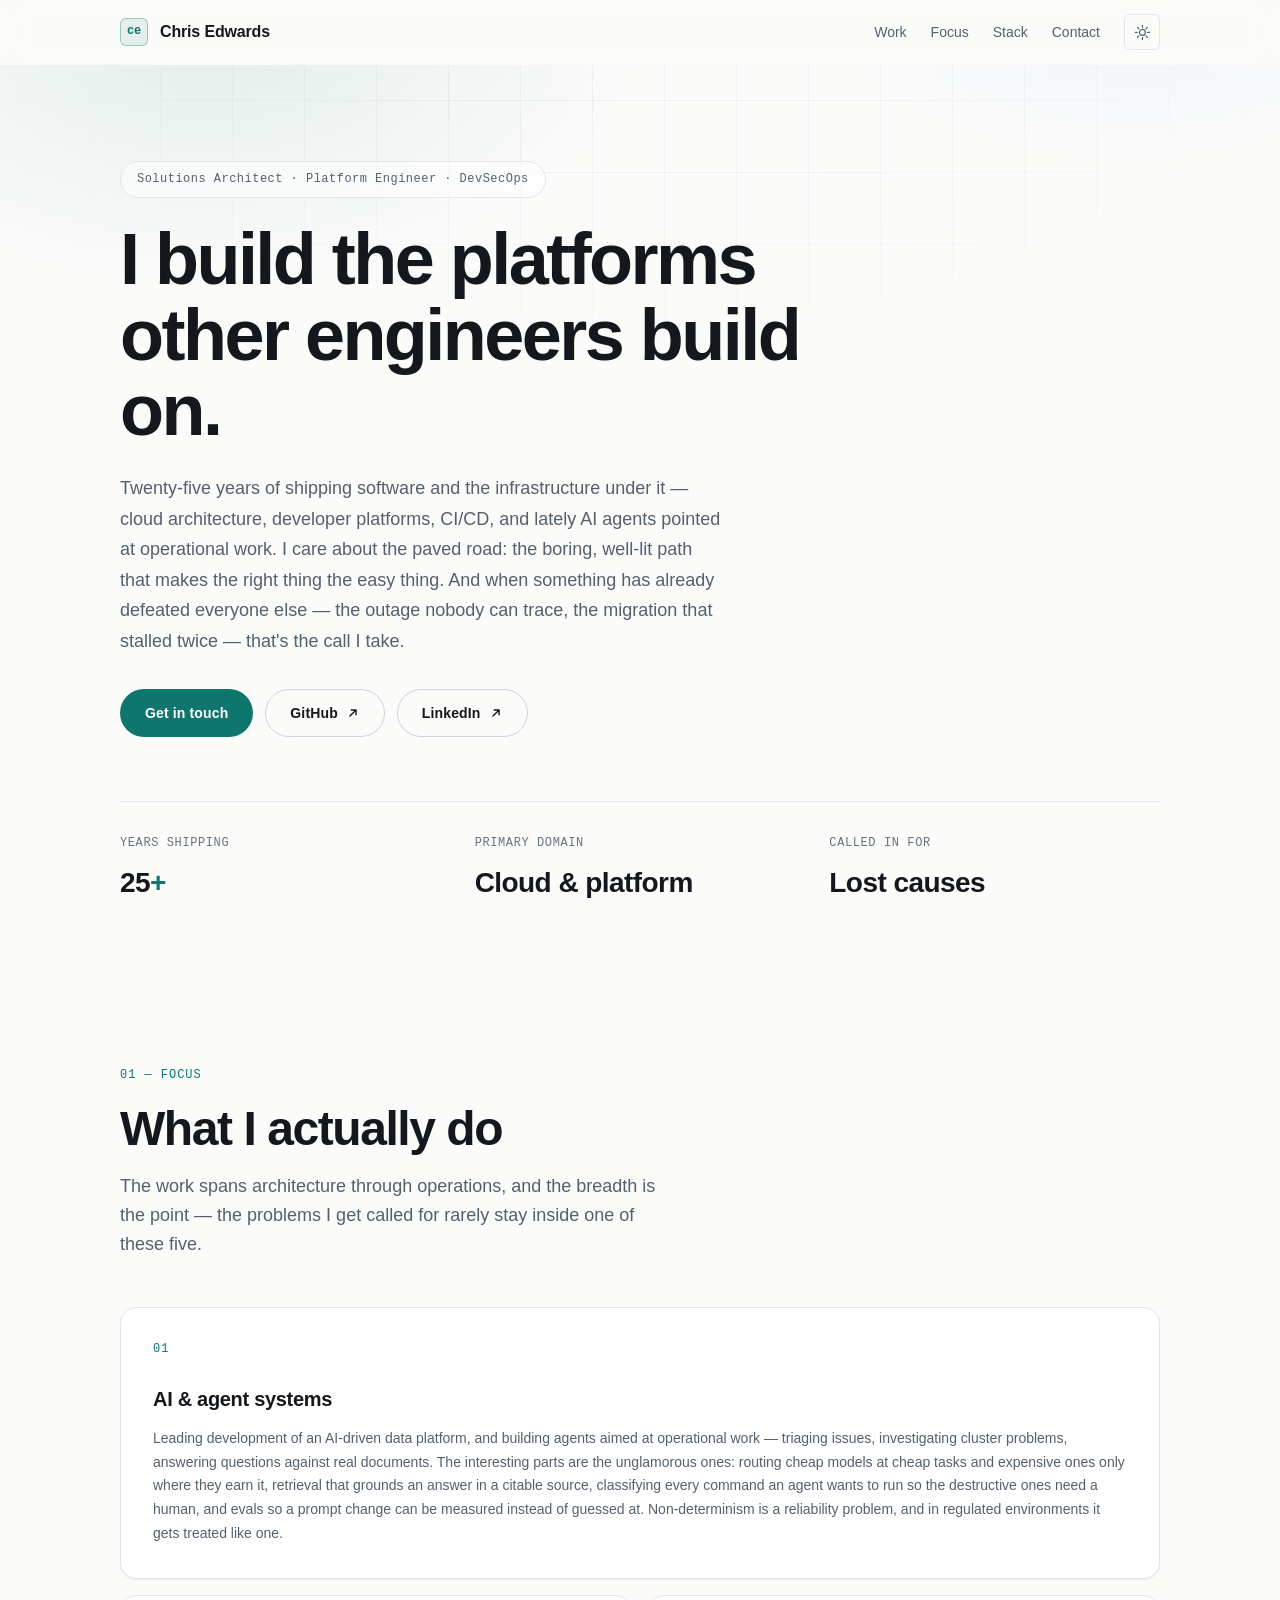
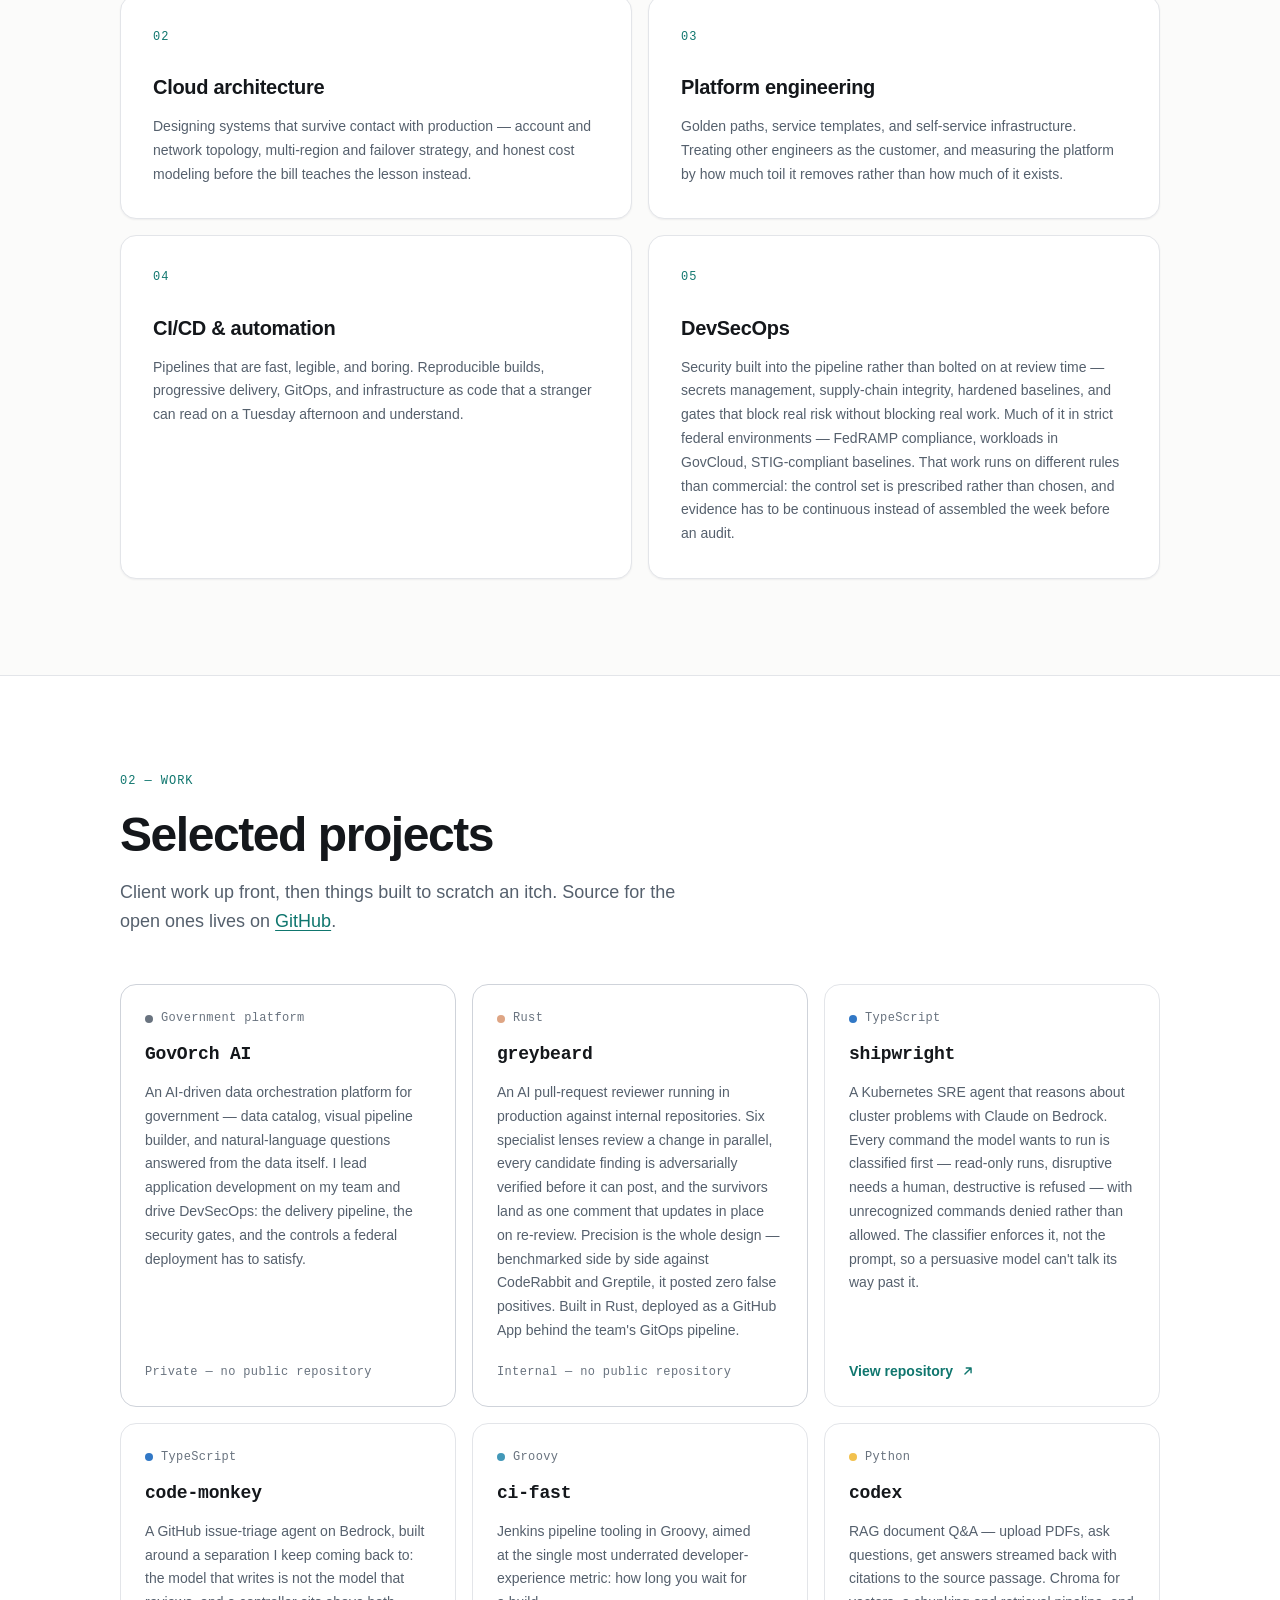
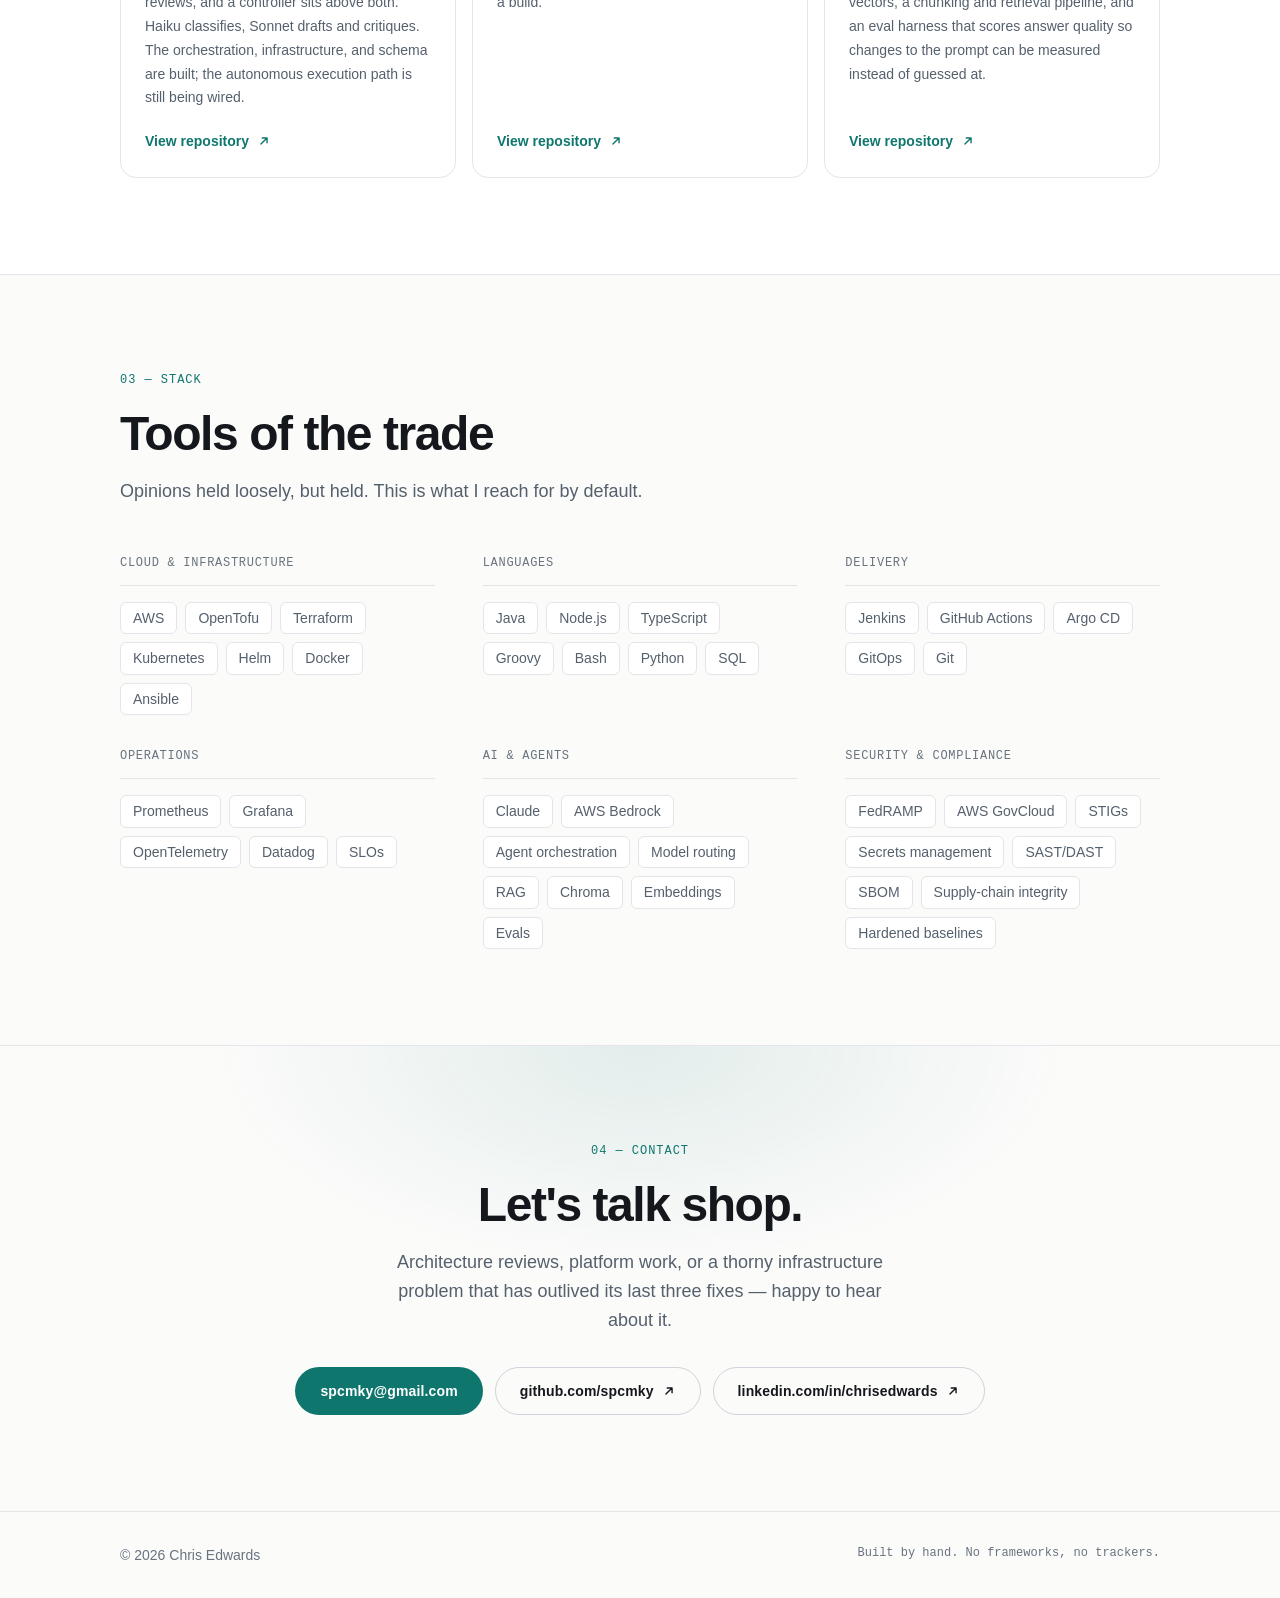
==== index.html @ 7b3d5683 "Add greybeard, tighten the project set, frame the breadth greybeard is the strongest thing in the po" ====
<!doctype html>
<html lang="en" data-theme="dark">
<head>
  <meta charset="utf-8">
  <meta name="viewport" content="width=device-width, initial-scale=1">
  <title>Chris Edwards — Solutions Architect &amp; Platform Engineer</title>

  <meta name="description" content="Chris Edwards — solutions architect and platform engineer. Twenty-five years of cloud infrastructure, developer platforms, AI agent systems, and the problems that have already defeated everyone else.">
  <meta name="author" content="Chris Edwards">
  <meta name="color-scheme" content="dark light">
  <meta name="theme-color" content="#0b0d10" media="(prefers-color-scheme: dark)">
  <meta name="theme-color" content="#fbfbfa" media="(prefers-color-scheme: light)">

  <link rel="canonical" href="https://www.chrisedwards.dev/">
  <meta property="og:type" content="website">
  <meta property="og:url" content="https://www.chrisedwards.dev/">
  <meta property="og:title" content="Chris Edwards — Solutions Architect &amp; Platform Engineer">
  <meta property="og:description" content="Twenty-five years of cloud infrastructure, developer platforms, AI agent systems, and the problems that have already defeated everyone else.">
  <meta name="twitter:card" content="summary">

  <link rel="icon" href="data:image/svg+xml,%3Csvg xmlns='http://www.w3.org/2000/svg' viewBox='0 0 32 32'%3E%3Crect width='32' height='32' rx='7' fill='%230b0d10'/%3E%3Ctext x='16' y='22' font-family='ui-monospace,monospace' font-size='16' font-weight='700' fill='%232dd4bf' text-anchor='middle'%3Ece%3C/text%3E%3C/svg%3E">

  <link rel="stylesheet" href="assets/css/main.css">

  <script type="application/ld+json">
  {
    "@context": "https://schema.org",
    "@type": "Person",
    "name": "Chris Edwards",
    "url": "https://www.chrisedwards.dev/",
    "jobTitle": "Solutions Architect & Platform Engineer",
    "email": "mailto:spcmky@gmail.com",
    "sameAs": [
      "https://github.com/spcmky",
      "https://www.linkedin.com/in/chrisedwards/"
    ]
  }
  </script>

  <script>
    // Applied before first paint so the correct theme never flashes.
    (function () {
      var stored = null;
      try { stored = localStorage.getItem('theme'); } catch (e) {}
      var system = window.matchMedia('(prefers-color-scheme: light)').matches ? 'light' : 'dark';
      document.documentElement.dataset.theme = stored || system;
    })();
  </script>
</head>

<body>
  <a class="skip-link" href="#main">Skip to content</a>

  <header class="site-header">
    <div class="shell site-header__inner">
      <a class="wordmark" href="#top">
        <span class="wordmark__mark" aria-hidden="true">ce</span>
        <span class="wordmark__text">Chris Edwards</span>
      </a>

      <nav class="site-nav" aria-label="Primary">
        <a href="#work">Work</a>
        <a href="#focus">Focus</a>
        <a href="#stack">Stack</a>
        <a href="#contact">Contact</a>
      </nav>

      <button class="theme-toggle" type="button" id="theme-toggle" aria-label="Switch to light theme">
        <svg class="theme-toggle__icon theme-toggle__icon--moon" viewBox="0 0 24 24" aria-hidden="true">
          <path d="M20 14.5A8.5 8.5 0 0 1 9.5 4a8.5 8.5 0 1 0 10.5 10.5Z"/>
        </svg>
        <svg class="theme-toggle__icon theme-toggle__icon--sun" viewBox="0 0 24 24" aria-hidden="true">
          <circle cx="12" cy="12" r="4.2"/>
          <path d="M12 2v2.6M12 19.4V22M2 12h2.6M19.4 12H22M4.9 4.9l1.9 1.9M17.2 17.2l1.9 1.9M19.1 4.9l-1.9 1.9M6.8 17.2l-1.9 1.9"/>
        </svg>
      </button>
    </div>
  </header>

  <main id="main">
    <section class="hero" id="top">
      <div class="hero__backdrop" aria-hidden="true"></div>

      <div class="shell hero__inner">
        <p class="eyebrow reveal">Solutions Architect · Platform Engineer · DevSecOps</p>

        <h1 class="hero__title reveal">
          I build the platforms<br>other engineers build on.
        </h1>

        <p class="hero__lede reveal">
          Twenty-five years of shipping software and the infrastructure under it — cloud
          architecture, developer platforms, CI/CD, and lately AI agents pointed at
          operational work. I care about the paved road: the boring, well-lit path that
          makes the right thing the easy thing. And when something has already defeated
          everyone else — the outage nobody can trace, the migration that stalled twice —
          that's the call I take.
        </p>

        <div class="hero__actions reveal">
          <a class="btn btn--primary" href="mailto:spcmky@gmail.com">Get in touch</a>
          <a class="btn btn--ghost" href="https://github.com/spcmky" rel="me noopener">
            GitHub
            <svg class="btn__arrow" viewBox="0 0 16 16" aria-hidden="true">
              <path d="M4.5 11.5 11.5 4.5M6 4.5h5.5V10"/>
            </svg>
          </a>
          <a class="btn btn--ghost" href="https://www.linkedin.com/in/chrisedwards/" rel="me noopener">
            LinkedIn
            <svg class="btn__arrow" viewBox="0 0 16 16" aria-hidden="true">
              <path d="M4.5 11.5 11.5 4.5M6 4.5h5.5V10"/>
            </svg>
          </a>
        </div>

        <dl class="stats reveal">
          <div class="stat">
            <dt>Years shipping</dt>
            <dd>25<span class="stat__unit">+</span></dd>
          </div>
          <div class="stat">
            <dt>Primary domain</dt>
            <dd class="stat--text">Cloud &amp; platform</dd>
          </div>
          <div class="stat">
            <dt>Called in for</dt>
            <dd class="stat--text">Lost causes</dd>
          </div>
        </dl>
      </div>
    </section>

    <section class="section" id="focus" aria-labelledby="focus-heading">
      <div class="shell">
        <header class="section__head reveal">
          <p class="section__kicker">01 — Focus</p>
          <h2 class="section__title" id="focus-heading">What I actually do</h2>
          <p class="section__lede">
            The work spans architecture through operations, and the breadth is the
            point — the problems I get called for rarely stay inside one of these five.
          </p>
        </header>

        <ul class="cards" role="list">
          <li class="card reveal">
            <span class="card__index" aria-hidden="true">01</span>
            <h3 class="card__title">AI &amp; agent systems</h3>
            <p class="card__body">
              Leading development of an AI-driven data platform, and building agents aimed
              at operational work — triaging issues, investigating cluster problems,
              answering questions against real documents. The interesting parts are the
              unglamorous ones: routing cheap models at cheap tasks and expensive ones only
              where they earn it, retrieval that grounds an answer in a citable source,
              classifying every command an agent wants to run so the destructive ones need a
              human, and evals so a prompt change can be measured instead of guessed at.
              Non-determinism is a reliability problem, and in regulated environments it
              gets treated like one.
            </p>
          </li>

          <li class="card reveal">
            <span class="card__index" aria-hidden="true">02</span>
            <h3 class="card__title">Cloud architecture</h3>
            <p class="card__body">
              Designing systems that survive contact with production — account and network
              topology, multi-region and failover strategy, and honest cost modeling before
              the bill teaches the lesson instead.
            </p>
          </li>

          <li class="card reveal">
            <span class="card__index" aria-hidden="true">03</span>
            <h3 class="card__title">Platform engineering</h3>
            <p class="card__body">
              Golden paths, service templates, and self-service infrastructure. Treating
              other engineers as the customer, and measuring the platform by how much
              toil it removes rather than how much of it exists.
            </p>
          </li>

          <li class="card reveal">
            <span class="card__index" aria-hidden="true">04</span>
            <h3 class="card__title">CI/CD &amp; automation</h3>
            <p class="card__body">
              Pipelines that are fast, legible, and boring. Reproducible builds, progressive
              delivery, GitOps, and infrastructure as code that a stranger can read on a
              Tuesday afternoon and understand.
            </p>
          </li>

          <li class="card reveal">
            <span class="card__index" aria-hidden="true">05</span>
            <h3 class="card__title">DevSecOps</h3>
            <p class="card__body">
              Security built into the pipeline rather than bolted on at review time —
              secrets management, supply-chain integrity, hardened baselines, and gates
              that block real risk without blocking real work. Much of it in strict federal
              environments — FedRAMP compliance, workloads in GovCloud, STIG-compliant
              baselines. That work runs on different rules than commercial: the control set
              is prescribed rather than chosen, and evidence has to be continuous instead of
              assembled the week before an audit.
            </p>
          </li>
        </ul>
      </div>
    </section>

    <section class="section section--alt" id="work" aria-labelledby="work-heading">
      <div class="shell">
        <header class="section__head reveal">
          <p class="section__kicker">02 — Work</p>
          <h2 class="section__title" id="work-heading">Selected projects</h2>
          <p class="section__lede">
            Client work up front, then things built to scratch an itch. Source for the
            open ones lives on <a href="https://github.com/spcmky" rel="me noopener">GitHub</a>.
          </p>
        </header>

        <ul class="projects" role="list">
          <li class="project reveal">
            <div class="project__static">
              <span class="project__lang" data-lang="Platform">Government platform</span>
              <h3 class="project__title">GovOrch AI</h3>
              <p class="project__body">
                An AI-driven data orchestration platform for government — data catalog,
                visual pipeline builder, and natural-language questions answered from the
                data itself. I lead application development on my team and drive DevSecOps:
                the delivery pipeline, the security gates, and the controls a federal
                deployment has to satisfy.
              </p>
              <span class="project__note">Private — no public repository</span>
            </div>
          </li>

          <li class="project reveal">
            <div class="project__static">
              <span class="project__lang" data-lang="Rust">Rust</span>
              <h3 class="project__title">greybeard</h3>
              <p class="project__body">
                An AI pull-request reviewer running in production against internal
                repositories. Six specialist lenses review a change in parallel, every
                candidate finding is adversarially verified before it can post, and the
                survivors land as one comment that updates in place on re-review. Precision
                is the whole design — benchmarked side by side against CodeRabbit and
                Greptile, it posted zero false positives. Built in Rust, deployed as a
                GitHub App behind the team's GitOps pipeline.
              </p>
              <span class="project__note">Internal — no public repository</span>
            </div>
          </li>

          <li class="project reveal">
            <a class="project__link" href="https://github.com/spcmky/shipwright" rel="noopener" aria-labelledby="proj-shipwright">
              <span class="project__lang" data-lang="TypeScript">TypeScript</span>
              <h3 class="project__title" id="proj-shipwright">shipwright</h3>
              <p class="project__body">
                A Kubernetes SRE agent that reasons about cluster problems with Claude on
                Bedrock. Every command the model wants to run is classified first — read-only
                runs, disruptive needs a human, destructive is refused — with unrecognized
                commands denied rather than allowed. The classifier enforces it, not the
                prompt, so a persuasive model can't talk its way past it.
              </p>
              <span class="project__cta">View repository<svg class="btn__arrow" viewBox="0 0 16 16" aria-hidden="true"><path d="M4.5 11.5 11.5 4.5M6 4.5h5.5V10"/></svg></span>
            </a>
          </li>

          <li class="project reveal">
            <a class="project__link" href="https://github.com/spcmky/code-monkey" rel="noopener" aria-labelledby="proj-code-monkey">
              <span class="project__lang" data-lang="TypeScript">TypeScript</span>
              <h3 class="project__title" id="proj-code-monkey">code-monkey</h3>
              <p class="project__body">
                A GitHub issue-triage agent on Bedrock, built around a separation I keep
                coming back to: the model that writes is not the model that reviews, and a
                controller sits above both. Haiku classifies, Sonnet drafts and critiques.
                The orchestration, infrastructure, and schema are built; the autonomous
                execution path is still being wired.
              </p>
              <span class="project__cta">View repository<svg class="btn__arrow" viewBox="0 0 16 16" aria-hidden="true"><path d="M4.5 11.5 11.5 4.5M6 4.5h5.5V10"/></svg></span>
            </a>
          </li>

          <li class="project reveal">
            <a class="project__link" href="https://github.com/spcmky/ci-fast" rel="noopener" aria-labelledby="proj-ci-fast">
              <span class="project__lang" data-lang="Groovy">Groovy</span>
              <h3 class="project__title" id="proj-ci-fast">ci-fast</h3>
              <p class="project__body">
                Jenkins pipeline tooling in Groovy, aimed at the single most underrated
                developer-experience metric: how long you wait for a build.
              </p>
              <span class="project__cta">View repository<svg class="btn__arrow" viewBox="0 0 16 16" aria-hidden="true"><path d="M4.5 11.5 11.5 4.5M6 4.5h5.5V10"/></svg></span>
            </a>
          </li>


          <li class="project reveal">
            <a class="project__link" href="https://github.com/spcmky/codex" rel="noopener" aria-labelledby="proj-codex">
              <span class="project__lang" data-lang="Python">Python</span>
              <h3 class="project__title" id="proj-codex">codex</h3>
              <p class="project__body">
                RAG document Q&amp;A — upload PDFs, ask questions, get answers streamed back
                with citations to the source passage. Chroma for vectors, a chunking and
                retrieval pipeline, and an eval harness that scores answer quality so
                changes to the prompt can be measured instead of guessed at.
              </p>
              <span class="project__cta">View repository<svg class="btn__arrow" viewBox="0 0 16 16" aria-hidden="true"><path d="M4.5 11.5 11.5 4.5M6 4.5h5.5V10"/></svg></span>
            </a>
          </li>


          <!-- Empty cells that square off the last row. Seven projects leave one gap
               at two columns and two at three, so the second only shows at three. -->
        </ul>
      </div>
    </section>

    <section class="section" id="stack" aria-labelledby="stack-heading">
      <div class="shell">
        <header class="section__head reveal">
          <p class="section__kicker">03 — Stack</p>
          <h2 class="section__title" id="stack-heading">Tools of the trade</h2>
          <p class="section__lede">
            Opinions held loosely, but held. This is what I reach for by default.
          </p>
        </header>

        <div class="stack">
          <div class="stack__group reveal">
            <h3 class="stack__label">Cloud &amp; infrastructure</h3>
            <ul class="tags" role="list">
              <li>AWS</li><li>OpenTofu</li><li>Terraform</li><li>Kubernetes</li>
              <li>Helm</li><li>Docker</li><li>Ansible</li>
            </ul>
          </div>

          <div class="stack__group reveal">
            <h3 class="stack__label">Languages</h3>
            <ul class="tags" role="list">
              <li>Java</li><li>Node.js</li><li>TypeScript</li><li>Groovy</li>
              <li>Bash</li><li>Python</li><li>SQL</li>
            </ul>
          </div>

          <div class="stack__group reveal">
            <h3 class="stack__label">Delivery</h3>
            <ul class="tags" role="list">
              <li>Jenkins</li><li>GitHub Actions</li><li>Argo CD</li>
              <li>GitOps</li><li>Git</li>
            </ul>
          </div>

          <div class="stack__group reveal">
            <h3 class="stack__label">Operations</h3>
            <ul class="tags" role="list">
              <li>Prometheus</li><li>Grafana</li><li>OpenTelemetry</li>
              <li>Datadog</li><li>SLOs</li>
            </ul>
          </div>

          <div class="stack__group reveal">
            <h3 class="stack__label">AI &amp; agents</h3>
            <ul class="tags" role="list">
              <li>Claude</li><li>AWS Bedrock</li><li>Agent orchestration</li>
              <li>Model routing</li><li>RAG</li><li>Chroma</li><li>Embeddings</li>
              <li>Evals</li>
            </ul>
          </div>

          <div class="stack__group reveal">
            <h3 class="stack__label">Security &amp; compliance</h3>
            <ul class="tags" role="list">
              <li>FedRAMP</li><li>AWS GovCloud</li><li>STIGs</li>
              <li>Secrets management</li><li>SAST/DAST</li><li>SBOM</li>
              <li>Supply-chain integrity</li><li>Hardened baselines</li>
            </ul>
          </div>
        </div>
      </div>
    </section>

    <section class="section section--contact" id="contact" aria-labelledby="contact-heading">
      <div class="shell">
        <div class="contact reveal">
          <p class="section__kicker">04 — Contact</p>
          <h2 class="contact__title" id="contact-heading">Let's talk shop.</h2>
          <p class="contact__lede">
            Architecture reviews, platform work, or a thorny infrastructure problem that
            has outlived its last three fixes — happy to hear about it.
          </p>

          <div class="contact__actions">
            <a class="btn btn--primary" href="mailto:spcmky@gmail.com">spcmky@gmail.com</a>
            <a class="btn btn--ghost" href="https://github.com/spcmky" rel="me noopener">
              github.com/spcmky
              <svg class="btn__arrow" viewBox="0 0 16 16" aria-hidden="true">
                <path d="M4.5 11.5 11.5 4.5M6 4.5h5.5V10"/>
              </svg>
            </a>
            <a class="btn btn--ghost" href="https://www.linkedin.com/in/chrisedwards/" rel="me noopener">
              linkedin.com/in/chrisedwards
              <svg class="btn__arrow" viewBox="0 0 16 16" aria-hidden="true">
                <path d="M4.5 11.5 11.5 4.5M6 4.5h5.5V10"/>
              </svg>
            </a>
          </div>
        </div>
      </div>
    </section>
  </main>

  <footer class="site-footer">
    <div class="shell site-footer__inner">
      <p>&copy; <span id="year">2026</span> Chris Edwards</p>
      <p class="site-footer__meta">Built by hand. No frameworks, no trackers.</p>
    </div>
  </footer>

  <script src="assets/js/main.js" defer></script>
</body>
</html>
---- assets/css/main.css ----
/* =========================================================================
   Chris Edwards — spcmky.net
   Tokens, then components. Every value comes from the scale.
   ========================================================================= */

/* ---------- Tokens ------------------------------------------------------ */

:root {
  /* Spacing — 4px base */
  --space-1: 0.25rem;
  --space-2: 0.5rem;
  --space-3: 0.75rem;
  --space-4: 1rem;
  --space-6: 1.5rem;
  --space-8: 2rem;
  --space-12: 3rem;
  --space-16: 4rem;
  --space-24: 6rem;
  --space-32: 8rem;

  /* Type */
  --font-sans: ui-sans-serif, -apple-system, BlinkMacSystemFont, "Segoe UI",
    Inter, Roboto, "Helvetica Neue", Arial, sans-serif;
  --font-mono: ui-monospace, SFMono-Regular, "SF Mono", Menlo, Consolas,
    "Liberation Mono", monospace;

  --text-xs: 0.75rem;
  --text-sm: 0.875rem;
  --text-base: 1rem;
  --text-lg: 1.125rem;
  --text-xl: 1.25rem;
  --text-2xl: 1.75rem;
  --text-3xl: clamp(2rem, 1.4rem + 2.6vw, 3rem);
  --text-display: clamp(2.5rem, 1.4rem + 4.6vw, 4.5rem);

  /* Shape */
  --radius-sm: 0.375rem;
  --radius: 0.625rem;
  --radius-lg: 1rem;
  --radius-full: 9999px;

  --shell: 68rem;
  --ease: cubic-bezier(0.22, 0.61, 0.36, 1);
}

/* Dark is the default and the design's home base. */
[data-theme="dark"] {
  --bg: #0b0d10;
  --bg-elevated: #101319;
  --surface: #14181f;
  --surface-hover: #1a1f27;
  --border: #232833;
  --border-strong: #333a47;

  --text: #e8ebef;
  --text-muted: #9aa4b2;
  /* Tuned to clear 4.5:1 on --surface, the lightest thing it sits on. */
  --text-faint: #798290;

  --accent: #2dd4bf;
  --accent-hover: #5eead4;
  --accent-contrast: #04211d;
  --accent-soft: rgba(45, 212, 191, 0.12);

  --glow-a: rgba(45, 212, 191, 0.16);
  --glow-b: rgba(56, 128, 255, 0.10);
  --grid-line: rgba(255, 255, 255, 0.035);
  --shadow-card: 0 1px 2px rgba(0, 0, 0, 0.4);
  --shadow-lift: 0 12px 32px rgba(0, 0, 0, 0.45);
}

[data-theme="light"] {
  --bg: #fbfbfa;
  --bg-elevated: #ffffff;
  --surface: #ffffff;
  --surface-hover: #f6f7f8;
  --border: #e3e5e9;
  --border-strong: #cfd3da;

  --text: #14171b;
  --text-muted: #55606d;
  /* Tuned to clear 4.5:1 on --bg, the darkest thing it sits on. */
  --text-faint: #69737f;

  --accent: #0f766e;
  --accent-hover: #115e59;
  --accent-contrast: #ffffff;
  --accent-soft: rgba(15, 118, 110, 0.09);

  --glow-a: rgba(15, 118, 110, 0.10);
  --glow-b: rgba(56, 128, 255, 0.08);
  --grid-line: rgba(15, 23, 42, 0.045);
  --shadow-card: 0 1px 2px rgba(15, 23, 42, 0.06);
  --shadow-lift: 0 12px 28px rgba(15, 23, 42, 0.10);
}

/* ---------- Reset ------------------------------------------------------- */

*,
*::before,
*::after { box-sizing: border-box; }

* { margin: 0; }

html {
  -webkit-text-size-adjust: 100%;
  scroll-behavior: smooth;
  scroll-padding-top: var(--space-16);
}

body {
  background: var(--bg);
  color: var(--text);
  font-family: var(--font-sans);
  font-size: var(--text-base);
  line-height: 1.6;
  -webkit-font-smoothing: antialiased;
  text-rendering: optimizeLegibility;
  overflow-x: hidden;
}
/* Theme switching is deliberately instant: easing only the body background makes
   it drift out of step with the section surfaces, which snap. */

img, svg { display: block; max-width: 100%; }
ul { list-style: none; padding: 0; }
a { color: inherit; text-decoration: none; }
button { font: inherit; color: inherit; background: none; border: 0; cursor: pointer; }

:focus-visible {
  outline: 2px solid var(--accent);
  outline-offset: 3px;
  border-radius: var(--radius-sm);
}

::selection {
  background: var(--accent);
  color: var(--accent-contrast);
}

/* ---------- Layout primitives ------------------------------------------- */

.shell {
  width: 100%;
  max-width: var(--shell);
  margin-inline: auto;
  padding-inline: var(--space-6);
}

.skip-link {
  position: absolute;
  top: var(--space-2);
  left: var(--space-2);
  z-index: 100;
  padding: var(--space-2) var(--space-4);
  background: var(--accent);
  color: var(--accent-contrast);
  border-radius: var(--radius-sm);
  font-size: var(--text-sm);
  font-weight: 600;
  transform: translateY(-200%);
  transition: transform 0.2s var(--ease);
}

.skip-link:focus { transform: translateY(0); }

/* ---------- Header ------------------------------------------------------ */

.site-header {
  position: sticky;
  top: 0;
  z-index: 50;
  background: color-mix(in srgb, var(--bg) 78%, transparent);
  backdrop-filter: saturate(140%) blur(12px);
  -webkit-backdrop-filter: saturate(140%) blur(12px);
  border-bottom: 1px solid transparent;
  transition: border-color 0.3s var(--ease), background-color 0.3s var(--ease);
}

.site-header[data-scrolled="true"] { border-bottom-color: var(--border); }

.site-header__inner {
  display: flex;
  align-items: center;
  gap: var(--space-6);
  min-height: 4rem;
}

/* Keeps the nav from forcing page-level overflow on very narrow screens. */
.site-header__inner > .site-nav { min-width: 0; }

.wordmark {
  display: inline-flex;
  align-items: center;
  gap: var(--space-3);
  margin-right: auto;
  font-weight: 600;
  letter-spacing: -0.01em;
}

.wordmark__mark {
  display: grid;
  place-items: center;
  width: 1.75rem;
  height: 1.75rem;
  border-radius: var(--radius-sm);
  background: var(--accent-soft);
  border: 1px solid color-mix(in srgb, var(--accent) 35%, transparent);
  color: var(--accent);
  font-family: var(--font-mono);
  font-size: var(--text-xs);
  font-weight: 700;
}

.site-nav {
  display: flex;
  gap: var(--space-6);
  font-size: var(--text-sm);
  color: var(--text-muted);
}

.site-nav a {
  position: relative;
  padding-block: var(--space-1);
  transition: color 0.2s var(--ease);
}

.site-nav a::after {
  content: "";
  position: absolute;
  left: 0;
  right: 0;
  bottom: 0;
  height: 1px;
  background: var(--accent);
  transform: scaleX(0);
  transform-origin: left;
  transition: transform 0.25s var(--ease);
}

.site-nav a:hover { color: var(--text); }
.site-nav a:hover::after { transform: scaleX(1); }

.theme-toggle {
  display: grid;
  place-items: center;
  flex: none;
  width: 2.25rem;
  height: 2.25rem;
  border-radius: var(--radius-sm);
  border: 1px solid var(--border);
  color: var(--text-muted);
  transition: color 0.2s var(--ease), border-color 0.2s var(--ease),
    background-color 0.2s var(--ease);
}

.theme-toggle:hover {
  color: var(--text);
  border-color: var(--border-strong);
  background: var(--surface-hover);
}

.theme-toggle__icon {
  grid-area: 1 / 1;
  width: 1.05rem;
  height: 1.05rem;
  fill: none;
  stroke: currentColor;
  stroke-width: 1.7;
  stroke-linecap: round;
  stroke-linejoin: round;
}

[data-theme="dark"] .theme-toggle__icon--sun,
[data-theme="light"] .theme-toggle__icon--moon { display: none; }

/* ---------- Buttons ----------------------------------------------------- */

.btn {
  display: inline-flex;
  align-items: center;
  gap: var(--space-2);
  padding: var(--space-3) var(--space-6);
  border-radius: var(--radius-full);
  border: 1px solid transparent;
  font-size: var(--text-sm);
  font-weight: 600;
  letter-spacing: 0.01em;
  transition: transform 0.2s var(--ease), background-color 0.2s var(--ease),
    border-color 0.2s var(--ease), color 0.2s var(--ease);
}

.btn:hover { transform: translateY(-1px); }
.btn:active { transform: translateY(0); }

.btn--primary {
  background: var(--accent);
  color: var(--accent-contrast);
}

.btn--primary:hover { background: var(--accent-hover); }

.btn--ghost {
  border-color: var(--border-strong);
  color: var(--text);
}

.btn--ghost:hover {
  border-color: var(--accent);
  color: var(--accent);
  background: var(--accent-soft);
}

.btn__arrow {
  width: 0.875rem;
  height: 0.875rem;
  fill: none;
  stroke: currentColor;
  stroke-width: 1.6;
  stroke-linecap: round;
  stroke-linejoin: round;
  transition: transform 0.2s var(--ease);
}

.btn:hover .btn__arrow { transform: translate(2px, -2px); }

/* ---------- Hero -------------------------------------------------------- */

.hero {
  position: relative;
  padding-block: var(--space-24) var(--space-16);
  overflow: hidden;
}

.hero__backdrop {
  position: absolute;
  inset: -20% -10% auto;
  height: 46rem;
  z-index: 0;
  background:
    radial-gradient(42rem 26rem at 22% 18%, var(--glow-a), transparent 65%),
    radial-gradient(34rem 22rem at 82% 8%, var(--glow-b), transparent 62%);
  pointer-events: none;
}

.hero__backdrop::after {
  content: "";
  position: absolute;
  inset: 0;
  background-image:
    linear-gradient(var(--grid-line) 1px, transparent 1px),
    linear-gradient(90deg, var(--grid-line) 1px, transparent 1px);
  background-size: 4.5rem 4.5rem;
  mask-image: radial-gradient(60% 50% at 50% 30%, #000 20%, transparent 75%);
  -webkit-mask-image: radial-gradient(60% 50% at 50% 30%, #000 20%, transparent 75%);
}

.hero__inner { position: relative; z-index: 1; }

.eyebrow {
  display: inline-block;
  margin-bottom: var(--space-6);
  padding: var(--space-2) var(--space-4);
  border: 1px solid var(--border);
  border-radius: var(--radius-full);
  background: color-mix(in srgb, var(--surface) 60%, transparent);
  color: var(--text-muted);
  font-family: var(--font-mono);
  font-size: var(--text-xs);
  letter-spacing: 0.04em;
}

.hero__title {
  max-width: 18ch;
  font-size: var(--text-display);
  font-weight: 700;
  line-height: 1.05;
  letter-spacing: -0.035em;
  text-wrap: balance;
}

.hero__lede {
  max-width: 60ch;
  margin-top: var(--space-6);
  color: var(--text-muted);
  font-size: var(--text-lg);
  line-height: 1.7;
  text-wrap: pretty;
}

.hero__actions {
  display: flex;
  flex-wrap: wrap;
  gap: var(--space-3);
  margin-top: var(--space-8);
}

.stats {
  display: grid;
  grid-template-columns: repeat(auto-fit, minmax(11rem, 1fr));
  gap: var(--space-6);
  margin-top: var(--space-16);
  padding-top: var(--space-8);
  border-top: 1px solid var(--border);
}

.stat dt {
  color: var(--text-faint);
  font-family: var(--font-mono);
  font-size: var(--text-xs);
  letter-spacing: 0.05em;
  text-transform: uppercase;
}

.stat dd {
  margin-top: var(--space-2);
  font-size: var(--text-2xl);
  font-weight: 700;
  letter-spacing: -0.02em;
  font-variant-numeric: tabular-nums;
}

.stat--text { font-size: var(--text-xl); }
.stat__unit { color: var(--accent); }

/* ---------- Sections ---------------------------------------------------- */

.section { padding-block: var(--space-24); }

.section--alt {
  background: var(--bg-elevated);
  border-block: 1px solid var(--border);
}

.section__head {
  max-width: 46rem;
  margin-bottom: var(--space-12);
}

.section__kicker {
  margin-bottom: var(--space-4);
  color: var(--accent);
  font-family: var(--font-mono);
  font-size: var(--text-xs);
  letter-spacing: 0.08em;
  text-transform: uppercase;
}

.section__title {
  font-size: var(--text-3xl);
  font-weight: 700;
  line-height: 1.15;
  letter-spacing: -0.03em;
  text-wrap: balance;
}

.section__lede {
  max-width: 56ch;
  margin-top: var(--space-4);
  color: var(--text-muted);
  font-size: var(--text-lg);
  text-wrap: pretty;
}

.section__lede a {
  color: var(--accent);
  text-decoration: underline;
  text-underline-offset: 3px;
  text-decoration-thickness: 1px;
}

.section__lede a:hover { color: var(--accent-hover); }

/* ---------- Focus cards ------------------------------------------------- */

/* Five cards, so explicit columns — auto-fit would strand one on its own row. */
.cards {
  display: grid;
  grid-template-columns: 1fr;
  gap: var(--space-4);
}

/* Five cards into two columns: the lead one spans, the rest pair off below. */
@media (min-width: 40rem) {
  .cards { grid-template-columns: repeat(2, 1fr); }
  .cards > :first-child { grid-column: 1 / -1; }
}

.card {
  position: relative;
  padding: var(--space-8);
  border: 1px solid var(--border);
  border-radius: var(--radius-lg);
  background: var(--surface);
  box-shadow: var(--shadow-card);
  transition: border-color 0.25s var(--ease), transform 0.25s var(--ease),
    box-shadow 0.25s var(--ease);
}

.card:hover {
  border-color: var(--border-strong);
  transform: translateY(-3px);
  box-shadow: var(--shadow-lift);
}

.card__index {
  display: block;
  margin-bottom: var(--space-6);
  color: var(--accent);
  font-family: var(--font-mono);
  font-size: var(--text-xs);
  letter-spacing: 0.08em;
}

.card__title {
  font-size: var(--text-xl);
  font-weight: 600;
  letter-spacing: -0.015em;
}

.card__body {
  margin-top: var(--space-3);
  color: var(--text-muted);
  font-size: var(--text-sm);
  line-height: 1.7;
  text-wrap: pretty;
}

/* ---------- Projects ---------------------------------------------------- */

.projects {
  display: grid;
  grid-template-columns: 1fr;
  gap: var(--space-4);
}

/* Cards keep a uniform width at every count — a short last row just ends early. */
@media (min-width: 40rem) {
  .projects { grid-template-columns: repeat(2, 1fr); }
}

@media (min-width: 60rem) {
  .projects { grid-template-columns: repeat(3, 1fr); }
}

.project { display: flex; }

/* Blank cells that square off a ragged last row. Hidden in one column, where a
   short row cannot occur. Purely decorative — aria-hidden in the markup. */
.project--ghost {
  display: none;
  border: 1px dashed var(--border);
  border-radius: var(--radius-lg);
}

@media (min-width: 40rem) {
  .project--ghost:not(.project--ghost-3col) { display: block; }
}

@media (min-width: 60rem) {
  .project--ghost { display: block; }
}

.project__link,
.project__static {
  display: flex;
  flex-direction: column;
  gap: var(--space-3);
  width: 100%;
  padding: var(--space-6);
  border: 1px solid var(--border);
  border-radius: var(--radius-lg);
  background: var(--surface);
  transition: border-color 0.25s var(--ease), transform 0.25s var(--ease),
    box-shadow 0.25s var(--ease);
}

.project__link:hover {
  border-color: color-mix(in srgb, var(--accent) 45%, var(--border));
  transform: translateY(-3px);
  box-shadow: var(--shadow-lift);
}

/* Client work with no public URL: same card, no affordance that implies a link.
   Background stays --surface; --bg-elevated is darker than --surface in dark mode
   and identical to it in light, so it would demote the card rather than lift it. */
.project__static {
  border-color: var(--border-strong);
}

/* Sits last because .project__body takes the free space, not because of a margin. */
.project__note {
  padding-top: var(--space-2);
  color: var(--text-faint);
  font-family: var(--font-mono);
  font-size: var(--text-xs);
  letter-spacing: 0.03em;
}

.project__lang {
  display: inline-flex;
  align-items: center;
  gap: var(--space-2);
  align-self: flex-start;
  color: var(--text-faint);
  font-family: var(--font-mono);
  font-size: var(--text-xs);
  letter-spacing: 0.03em;
}

.project__lang::before {
  content: "";
  width: 0.5rem;
  height: 0.5rem;
  border-radius: var(--radius-full);
  background: var(--text-faint);
}

.project__lang[data-lang="TypeScript"]::before { background: #3178c6; }
.project__lang[data-lang="Python"]::before { background: #f2c14e; }
.project__lang[data-lang="Groovy"]::before { background: #4298b8; }
.project__lang[data-lang="HTML"]::before { background: #e34c26; }
.project__lang[data-lang="Rust"]::before { background: #dea584; }

.project__title {
  font-family: var(--font-mono);
  font-size: var(--text-lg);
  font-weight: 600;
  letter-spacing: -0.01em;
}

.project__body {
  flex: 1;
  color: var(--text-muted);
  font-size: var(--text-sm);
  line-height: 1.7;
  text-wrap: pretty;
}

.project__cta {
  display: inline-flex;
  align-items: center;
  gap: var(--space-2);
  margin-top: var(--space-2);
  color: var(--accent);
  font-size: var(--text-sm);
  font-weight: 600;
}

.project__link:hover .btn__arrow { transform: translate(2px, -2px); }

/* ---------- Stack ------------------------------------------------------- */

/* Six groups — divides evenly into both column counts, so no spans are needed. */
.stack {
  display: grid;
  grid-template-columns: 1fr;
  gap: var(--space-8) var(--space-12);
}

@media (min-width: 34rem) {
  .stack { grid-template-columns: repeat(2, 1fr); }
}

@media (min-width: 60rem) {
  .stack { grid-template-columns: repeat(3, 1fr); }
}

.stack__label {
  padding-bottom: var(--space-3);
  border-bottom: 1px solid var(--border);
  color: var(--text-faint);
  font-family: var(--font-mono);
  font-size: var(--text-xs);
  font-weight: 500;
  letter-spacing: 0.06em;
  text-transform: uppercase;
}

.tags {
  display: flex;
  flex-wrap: wrap;
  gap: var(--space-2);
  margin-top: var(--space-4);
}

.tags li {
  padding: var(--space-1) var(--space-3);
  border: 1px solid var(--border);
  border-radius: var(--radius-sm);
  background: var(--surface);
  color: var(--text-muted);
  font-size: var(--text-sm);
  transition: color 0.2s var(--ease), border-color 0.2s var(--ease);
}

.tags li:hover {
  color: var(--text);
  border-color: var(--border-strong);
}

/* ---------- Contact ----------------------------------------------------- */

.section--contact {
  border-top: 1px solid var(--border);
  background:
    radial-gradient(38rem 20rem at 50% 0%, var(--glow-a), transparent 70%),
    var(--bg);
}

.contact {
  max-width: 46rem;
  margin-inline: auto;
  text-align: center;
}

.contact__title {
  font-size: var(--text-3xl);
  font-weight: 700;
  line-height: 1.15;
  letter-spacing: -0.03em;
}

.contact__lede {
  max-width: 52ch;
  margin: var(--space-4) auto 0;
  color: var(--text-muted);
  font-size: var(--text-lg);
  text-wrap: pretty;
}

.contact__actions {
  display: flex;
  flex-wrap: wrap;
  justify-content: center;
  gap: var(--space-3);
  margin-top: var(--space-8);
}

/* ---------- Footer ------------------------------------------------------ */

.site-footer {
  padding-block: var(--space-8);
  border-top: 1px solid var(--border);
  color: var(--text-faint);
  font-size: var(--text-sm);
}

.site-footer__inner {
  display: flex;
  flex-wrap: wrap;
  justify-content: space-between;
  gap: var(--space-2) var(--space-6);
}

.site-footer__meta { font-family: var(--font-mono); font-size: var(--text-xs); }

/* ---------- Reveal on scroll -------------------------------------------- */

.reveal {
  opacity: 0;
  transform: translateY(12px);
  transition: opacity 0.6s var(--ease), transform 0.6s var(--ease);
}

.reveal.is-visible {
  opacity: 1;
  transform: none;
}

/* ---------- Responsive -------------------------------------------------- */

@media (max-width: 46rem) {
  :root { --space-24: 4.5rem; }

  .shell { padding-inline: var(--space-4); }

  /* The mark alone carries the identity; the name is already the <h1> below. */
  .wordmark__text { display: none; }

  .site-header__inner { gap: var(--space-4); }

  /* Nav stays reachable on small screens — it scrolls rather than disappearing. */
  .site-nav {
    gap: var(--space-4);
    overflow-x: auto;
    scrollbar-width: none;
    -ms-overflow-style: none;
  }

  .site-nav::-webkit-scrollbar { display: none; }
  .site-nav a { white-space: nowrap; }

  .hero { padding-block: var(--space-16) var(--space-12); }
  .hero__title { max-width: none; }
  .stats { margin-top: var(--space-12); }
  .site-footer__inner { flex-direction: column; }
}

/* Touch devices need a 44px minimum hit area, without a 44px visual box. */
@media (pointer: coarse) {
  .theme-toggle { position: relative; }

  .theme-toggle::after {
    content: "";
    position: absolute;
    top: 50%;
    left: 50%;
    width: 2.75rem;
    height: 2.75rem;
    transform: translate(-50%, -50%);
  }

  .site-nav a { padding-block: var(--space-3); }
}

/* ---------- Motion & print ---------------------------------------------- */

@media (prefers-reduced-motion: reduce) {
  html { scroll-behavior: auto; }

  *,
  *::before,
  *::after {
    animation-duration: 0.01ms !important;
    transition-duration: 0.01ms !important;
  }

  .reveal { opacity: 1; transform: none; }
}

@media print {
  .site-header, .theme-toggle, .hero__backdrop { display: none; }
  body { background: #fff; color: #000; }
  .section { padding-block: var(--space-8); }
  .reveal { opacity: 1; transform: none; }
}
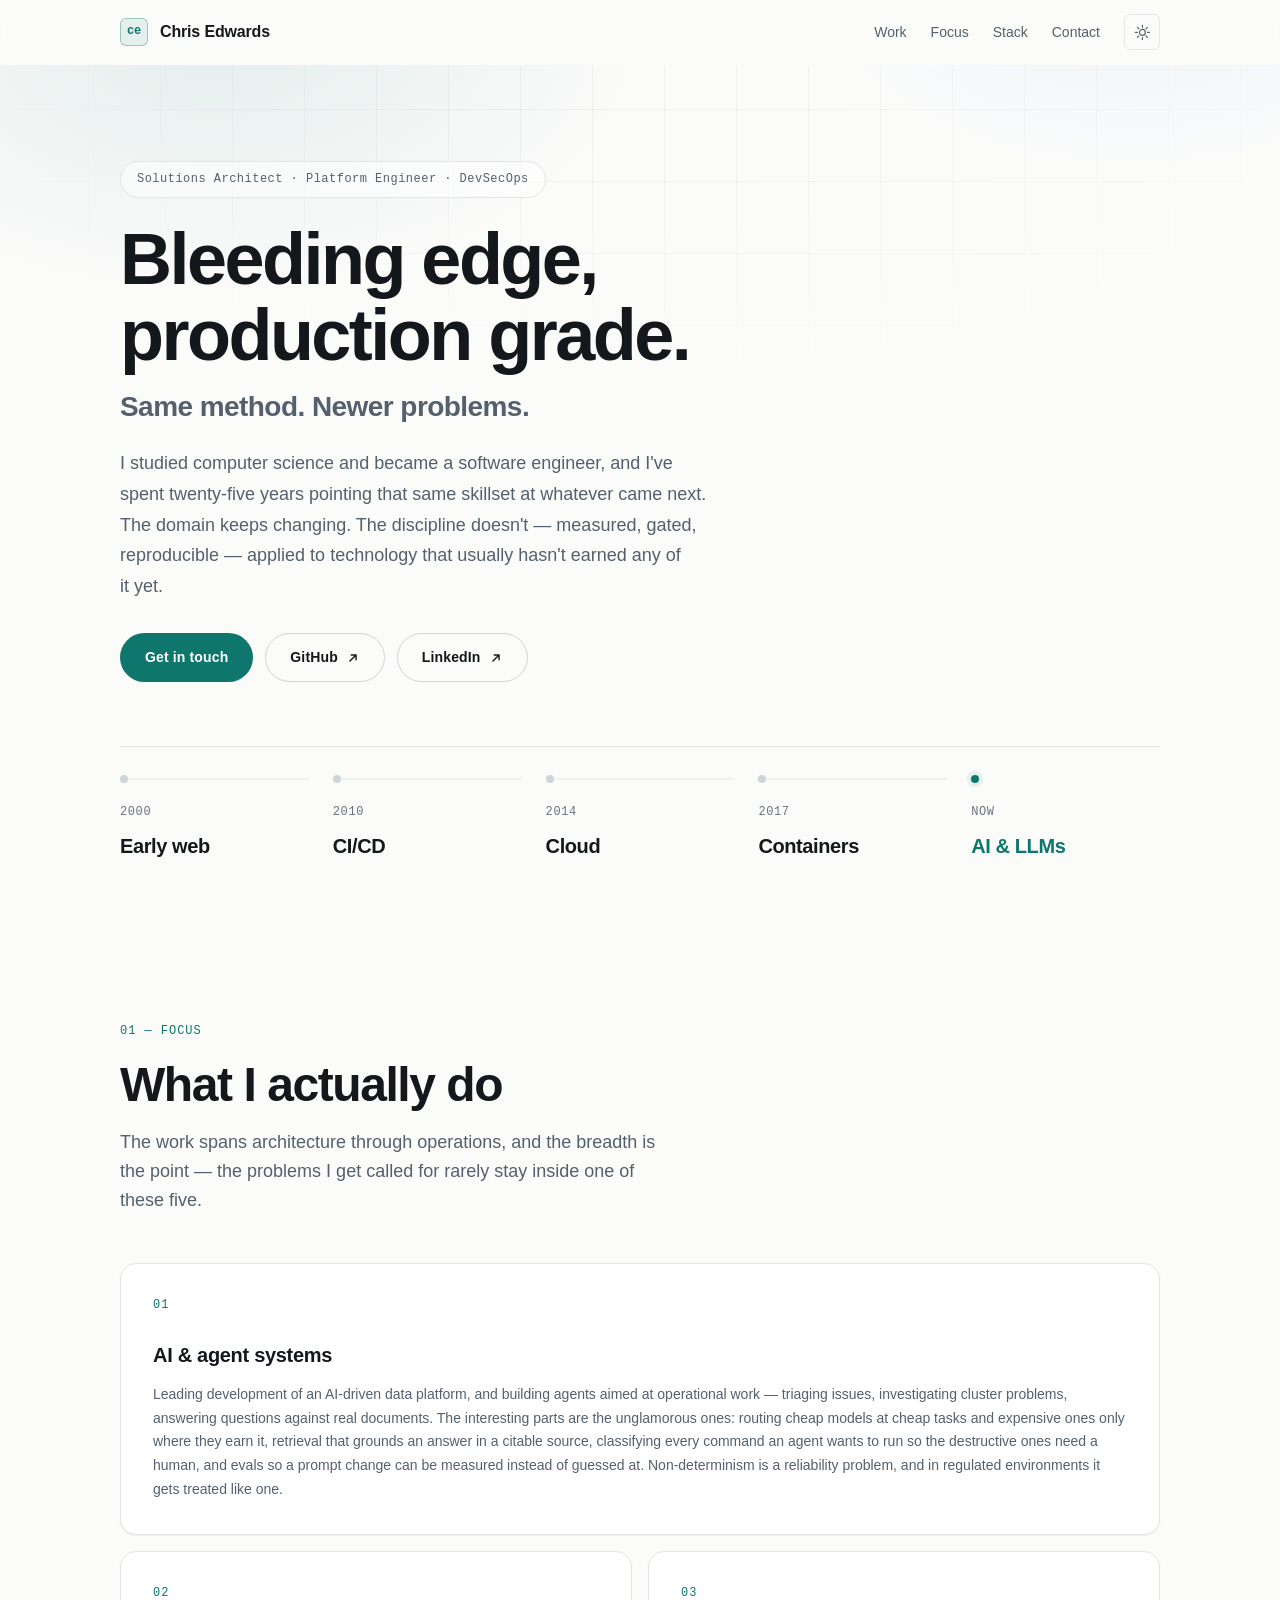
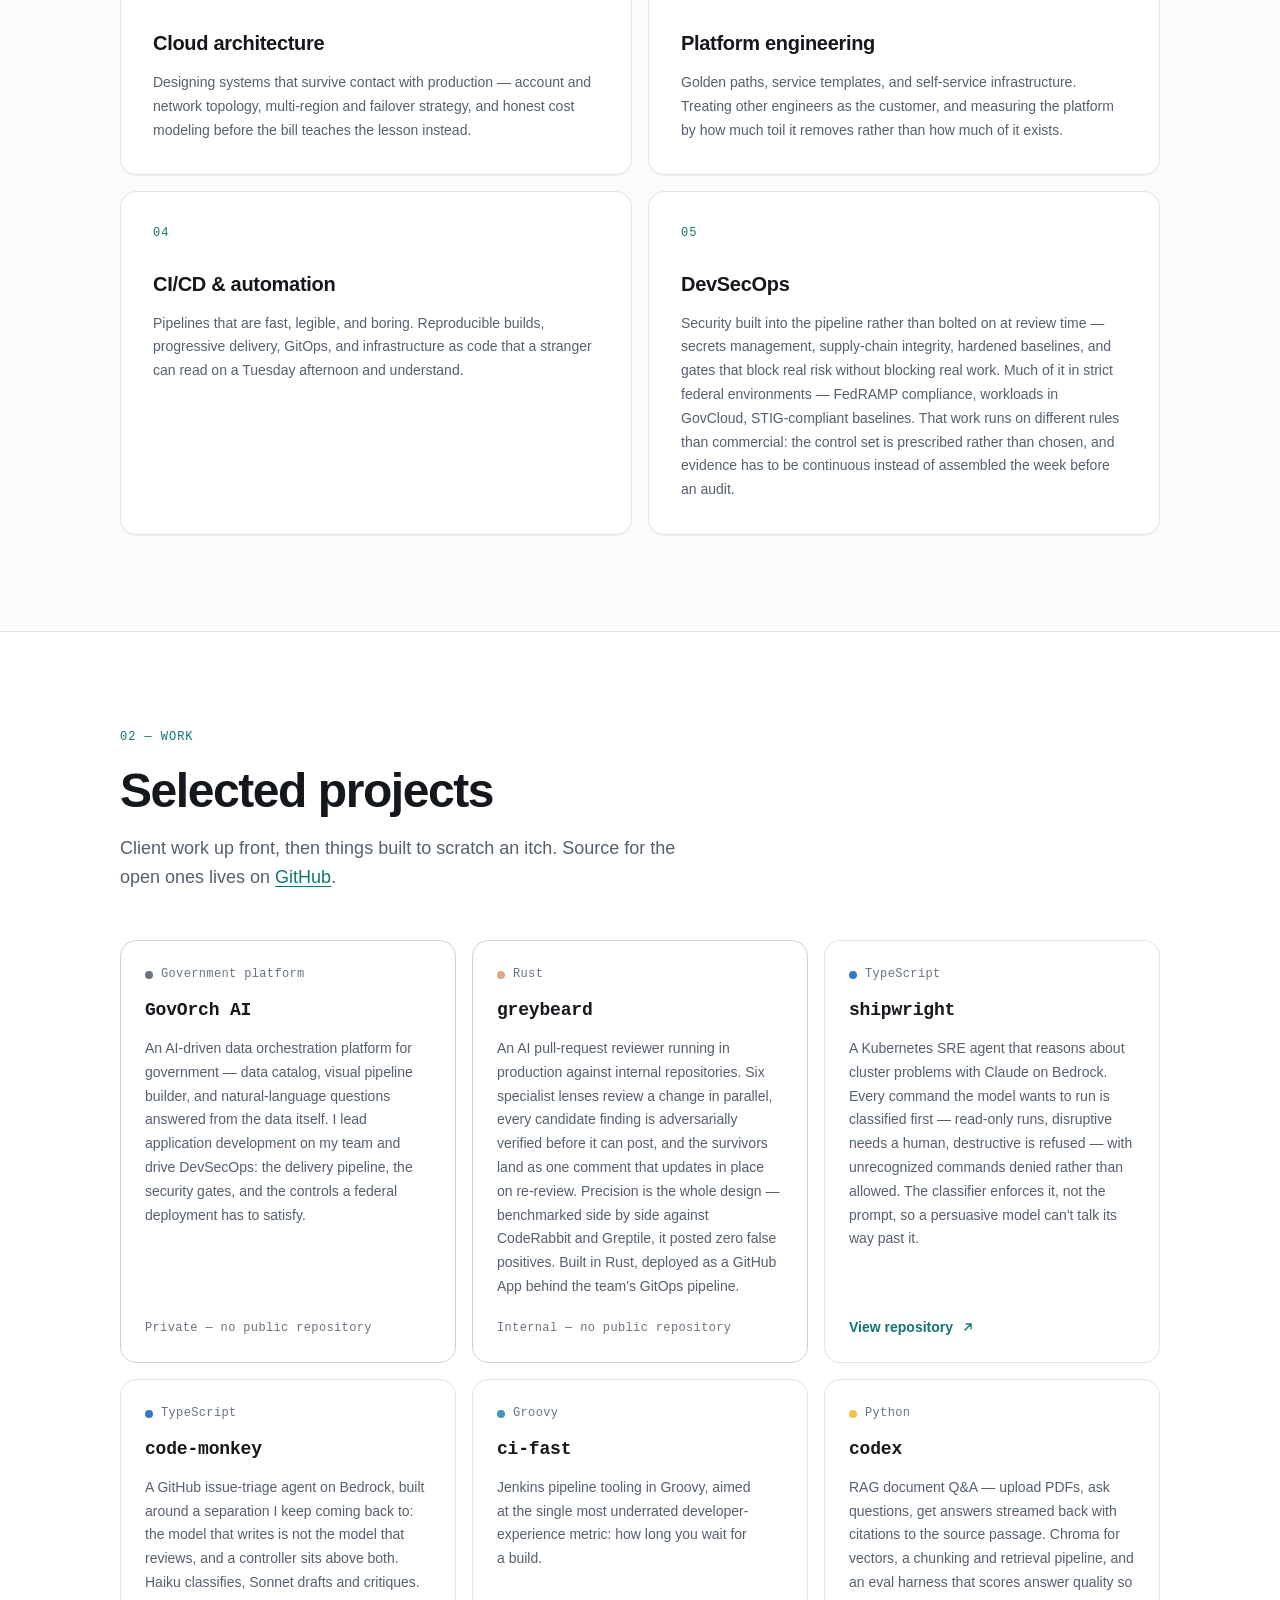
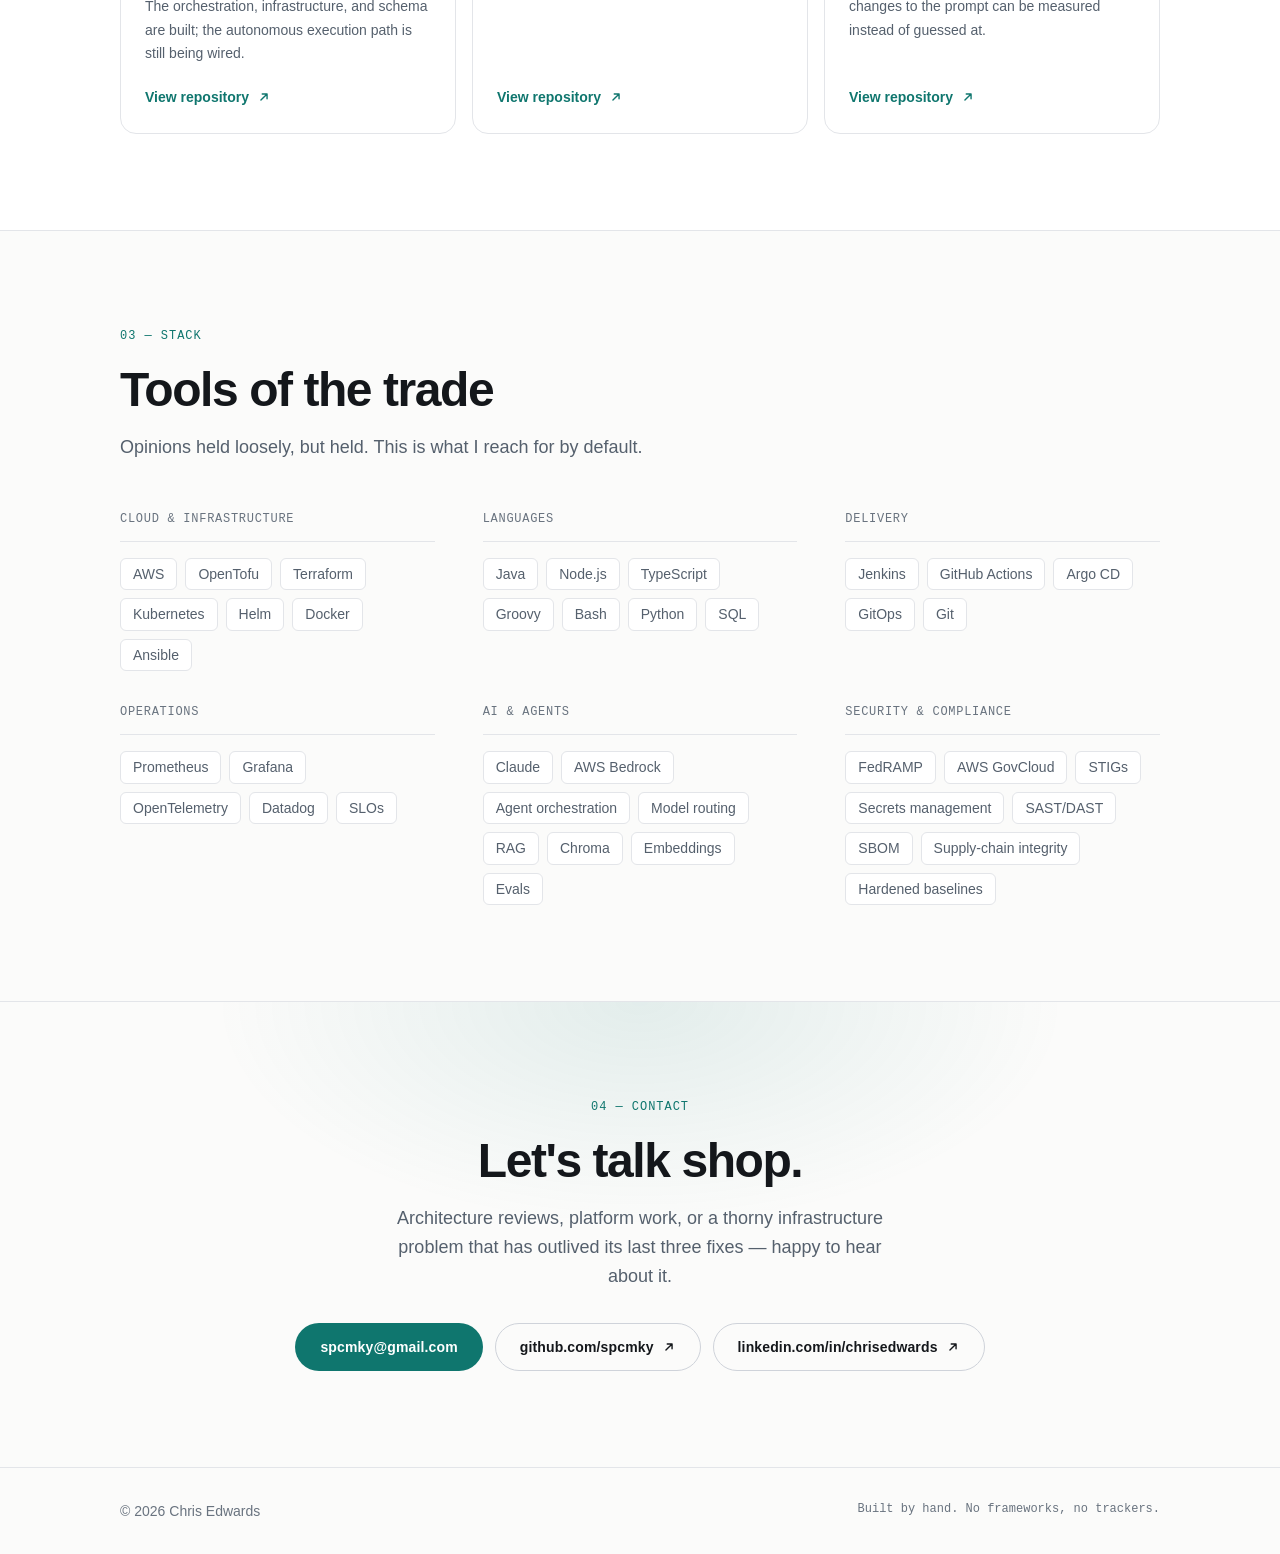
==== commit e67e0181: "Lead with the career arc instead of a job description The old headline ("I build the platforms other" ====
--- a/index.html
+++ b/index.html
@@ -85,16 +85,16 @@
         <p class="eyebrow reveal">Solutions Architect · Platform Engineer · DevSecOps</p>
 
         <h1 class="hero__title reveal">
-          I build the platforms<br>other engineers build on.
+          Bleeding edge,<br>production grade.
         </h1>
 
+        <p class="hero__tagline reveal">Same method. Newer problems.</p>
+
         <p class="hero__lede reveal">
-          Twenty-five years of shipping software and the infrastructure under it — cloud
-          architecture, developer platforms, CI/CD, and lately AI agents pointed at
-          operational work. I care about the paved road: the boring, well-lit path that
-          makes the right thing the easy thing. And when something has already defeated
-          everyone else — the outage nobody can trace, the migration that stalled twice —
-          that's the call I take.
+          I studied computer science and became a software engineer, and I've spent
+          twenty-five years pointing that same skillset at whatever came next. The domain
+          keeps changing. The discipline doesn't — measured, gated, reproducible — applied
+          to technology that usually hasn't earned any of it yet.
         </p>
 
         <div class="hero__actions reveal">
@@ -113,20 +113,28 @@
           </a>
         </div>
 
-        <dl class="stats reveal">
-          <div class="stat">
-            <dt>Years shipping</dt>
-            <dd>25<span class="stat__unit">+</span></dd>
-          </div>
-          <div class="stat">
-            <dt>Primary domain</dt>
-            <dd class="stat--text">Cloud &amp; platform</dd>
-          </div>
-          <div class="stat">
-            <dt>Called in for</dt>
-            <dd class="stat--text">Lost causes</dd>
-          </div>
-        </dl>
+        <ol class="eras reveal" aria-label="Technology waves worked through">
+          <li class="era">
+            <span class="era__year">2000</span>
+            <span class="era__name">Early web</span>
+          </li>
+          <li class="era">
+            <span class="era__year">2010</span>
+            <span class="era__name">CI/CD</span>
+          </li>
+          <li class="era">
+            <span class="era__year">2014</span>
+            <span class="era__name">Cloud</span>
+          </li>
+          <li class="era">
+            <span class="era__year">2017</span>
+            <span class="era__name">Containers</span>
+          </li>
+          <li class="era era--now" aria-current="true">
+            <span class="era__year">Now</span>
+            <span class="era__name">AI &amp; LLMs</span>
+          </li>
+        </ol>
       </div>
     </section>
 
--- a/assets/css/main.css
+++ b/assets/css/main.css
@@ -122,7 +122,7 @@
    it drift out of step with the section surfaces, which snap. */
 
 img, svg { display: block; max-width: 100%; }
-ul { list-style: none; padding: 0; }
+ul, ol { list-style: none; padding: 0; }
 a { color: inherit; text-decoration: none; }
 button { font: inherit; color: inherit; background: none; border: 0; cursor: pointer; }
 
@@ -834,3 +834,91 @@
   .section { padding-block: var(--space-8); }
   .reveal { opacity: 1; transform: none; }
 }
+
+/* ---------- Eras ---------------------------------------------------------
+   Four platform shifts, early to each. The rule runs behind the markers and
+   is the only thing implying sequence, so it must never wrap — below the
+   breakpoint the list becomes a plain stack and the rule is dropped. */
+
+.eras {
+  display: grid;
+  grid-template-columns: repeat(2, 1fr);
+  gap: var(--space-8) var(--space-6);
+  margin-top: var(--space-16);
+  padding-top: var(--space-8);
+  border-top: 1px solid var(--border);
+}
+
+.era { position: relative; }
+
+.era__year {
+  display: block;
+  color: var(--text-faint);
+  font-family: var(--font-mono);
+  font-size: var(--text-xs);
+  letter-spacing: 0.05em;
+  text-transform: uppercase;
+}
+
+.era__name {
+  display: block;
+  margin-top: var(--space-2);
+  font-size: var(--text-xl);
+  font-weight: 700;
+  letter-spacing: -0.02em;
+}
+
+.era--now .era__name { color: var(--accent); }
+
+/* Five items in two columns leaves an orphan; the current era takes the width. */
+.eras > .era--now { grid-column: 1 / -1; }
+
+@media (min-width: 46rem) {
+  .eras { grid-template-columns: repeat(5, 1fr); }
+  .eras > .era--now { grid-column: auto; }
+
+  /* Marker + connecting rule, drawn only in the horizontal layout. */
+  .era { padding-top: var(--space-6); }
+
+  .era::before {
+    content: "";
+    position: absolute;
+    top: 0;
+    left: 0;
+    width: 0.5rem;
+    height: 0.5rem;
+    border-radius: var(--radius-full);
+    background: var(--border-strong);
+    transform: translateY(-50%);
+  }
+
+  .era::after {
+    content: "";
+    position: absolute;
+    top: 0;
+    left: 0.5rem;
+    right: 0;
+    height: 1px;
+    background: var(--border);
+    transform: translateY(-50%);
+  }
+
+  .era:last-child::after { display: none; }
+
+  .era--now::before {
+    background: var(--accent);
+    box-shadow: 0 0 0 4px var(--accent-soft);
+  }
+}
+
+/* Second beat of the headline — larger than the lede, quieter than the title,
+   so it reads as part of the statement rather than the start of the prose. */
+.hero__tagline {
+  margin-top: var(--space-4);
+  color: var(--text-muted);
+  font-size: var(--text-2xl);
+  font-weight: 600;
+  letter-spacing: -0.02em;
+  line-height: 1.25;
+  text-wrap: balance;
+}
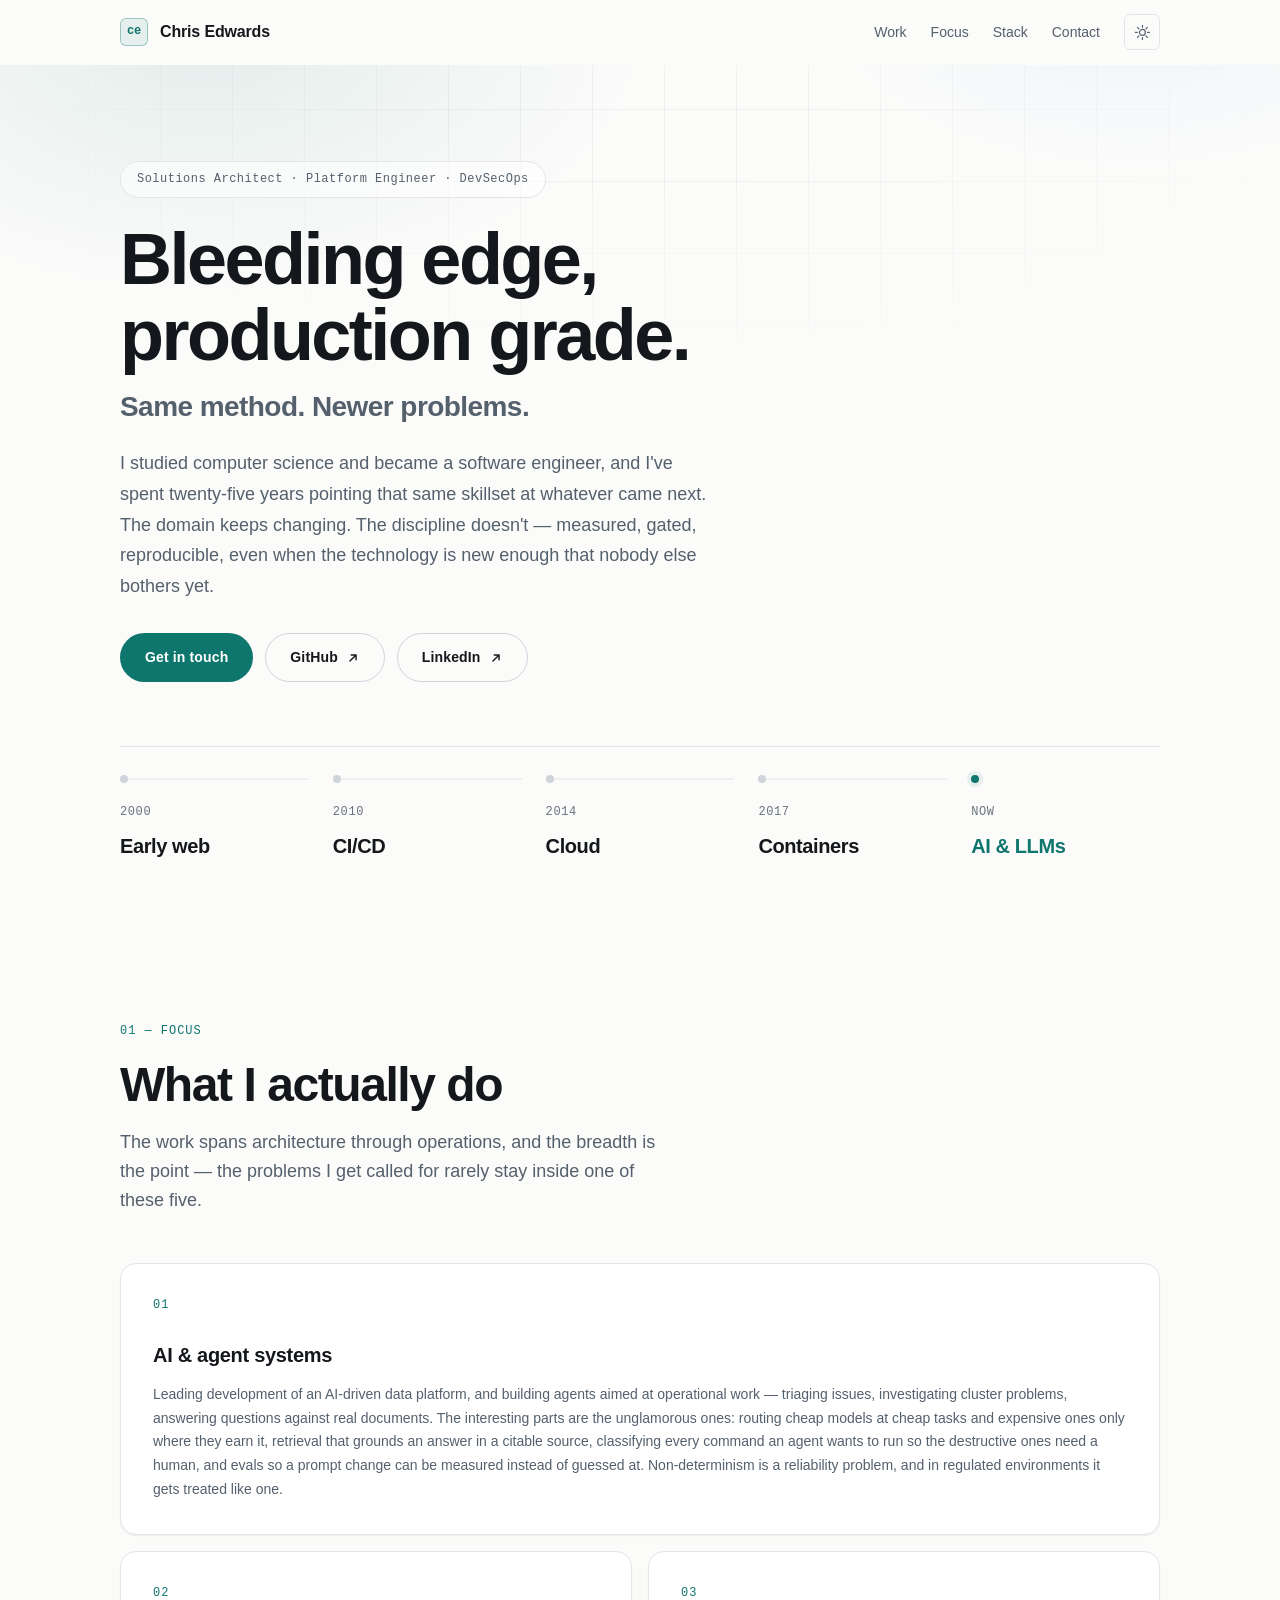
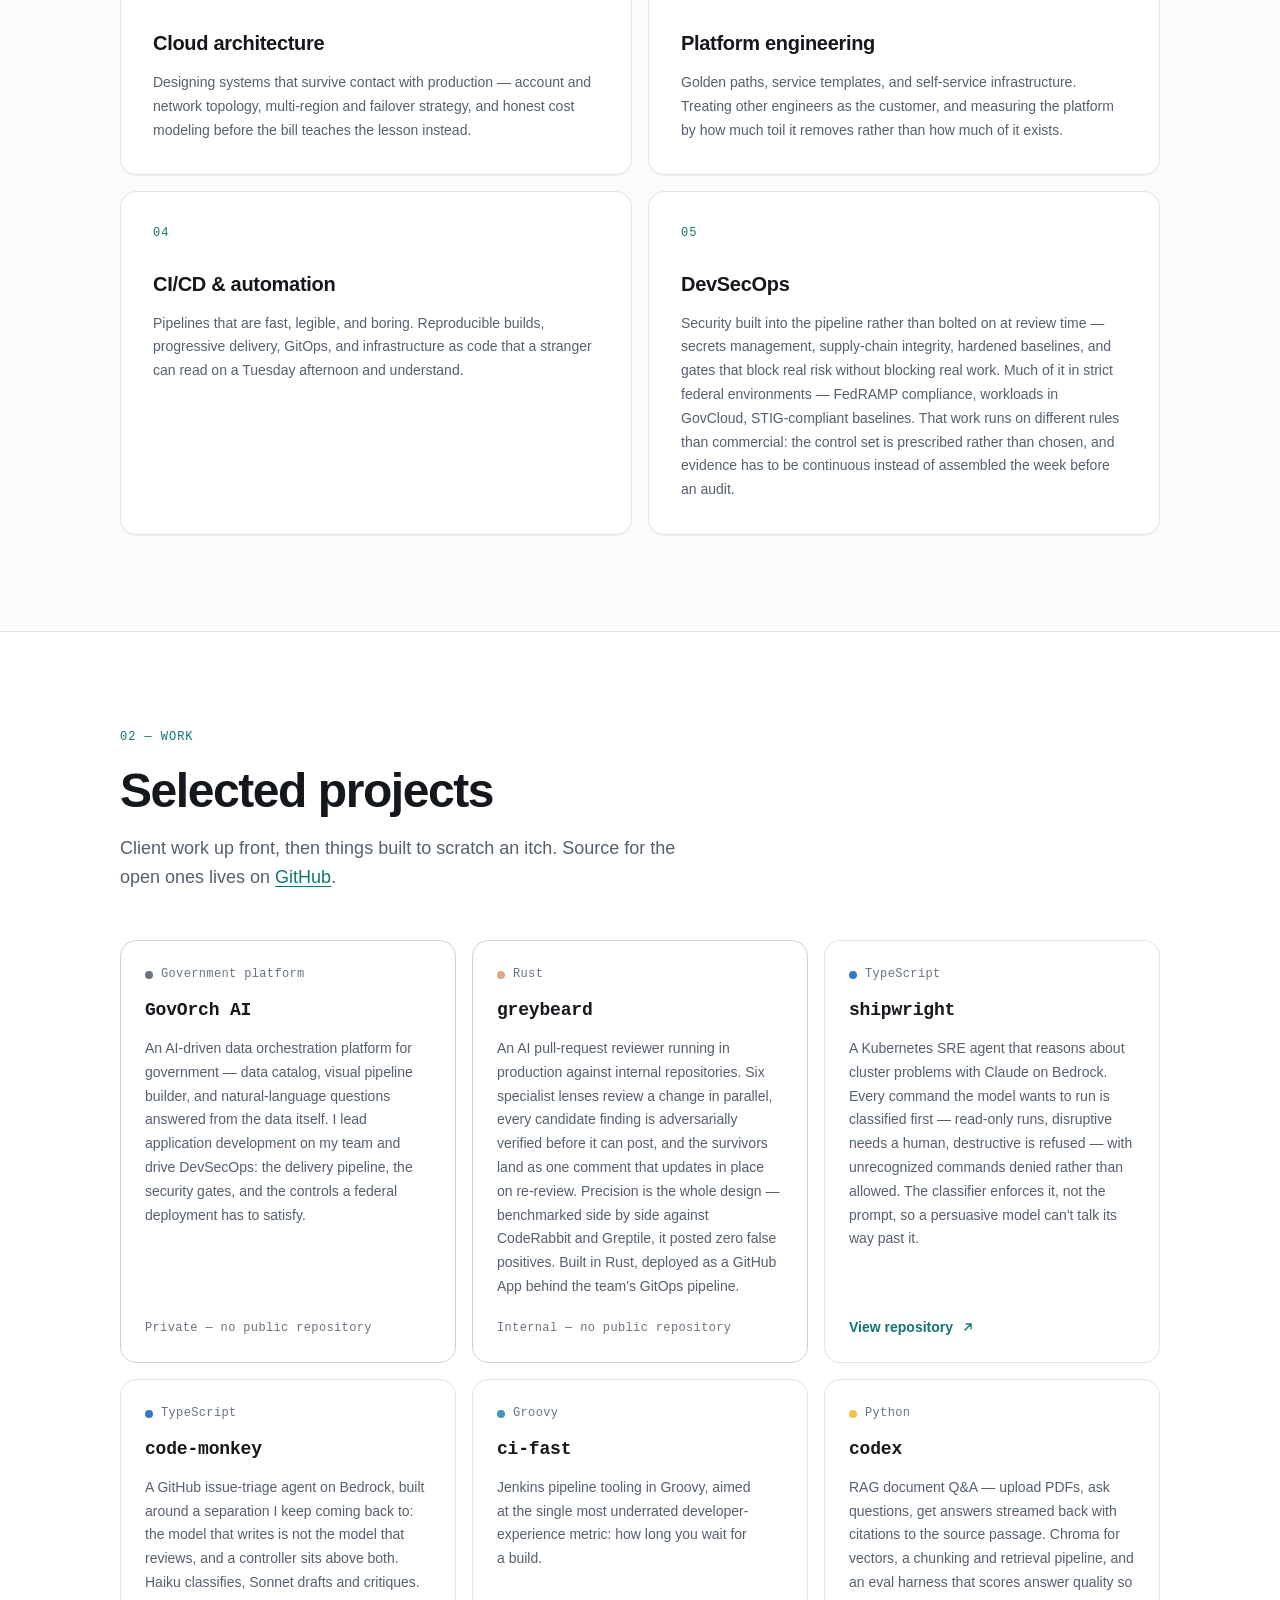
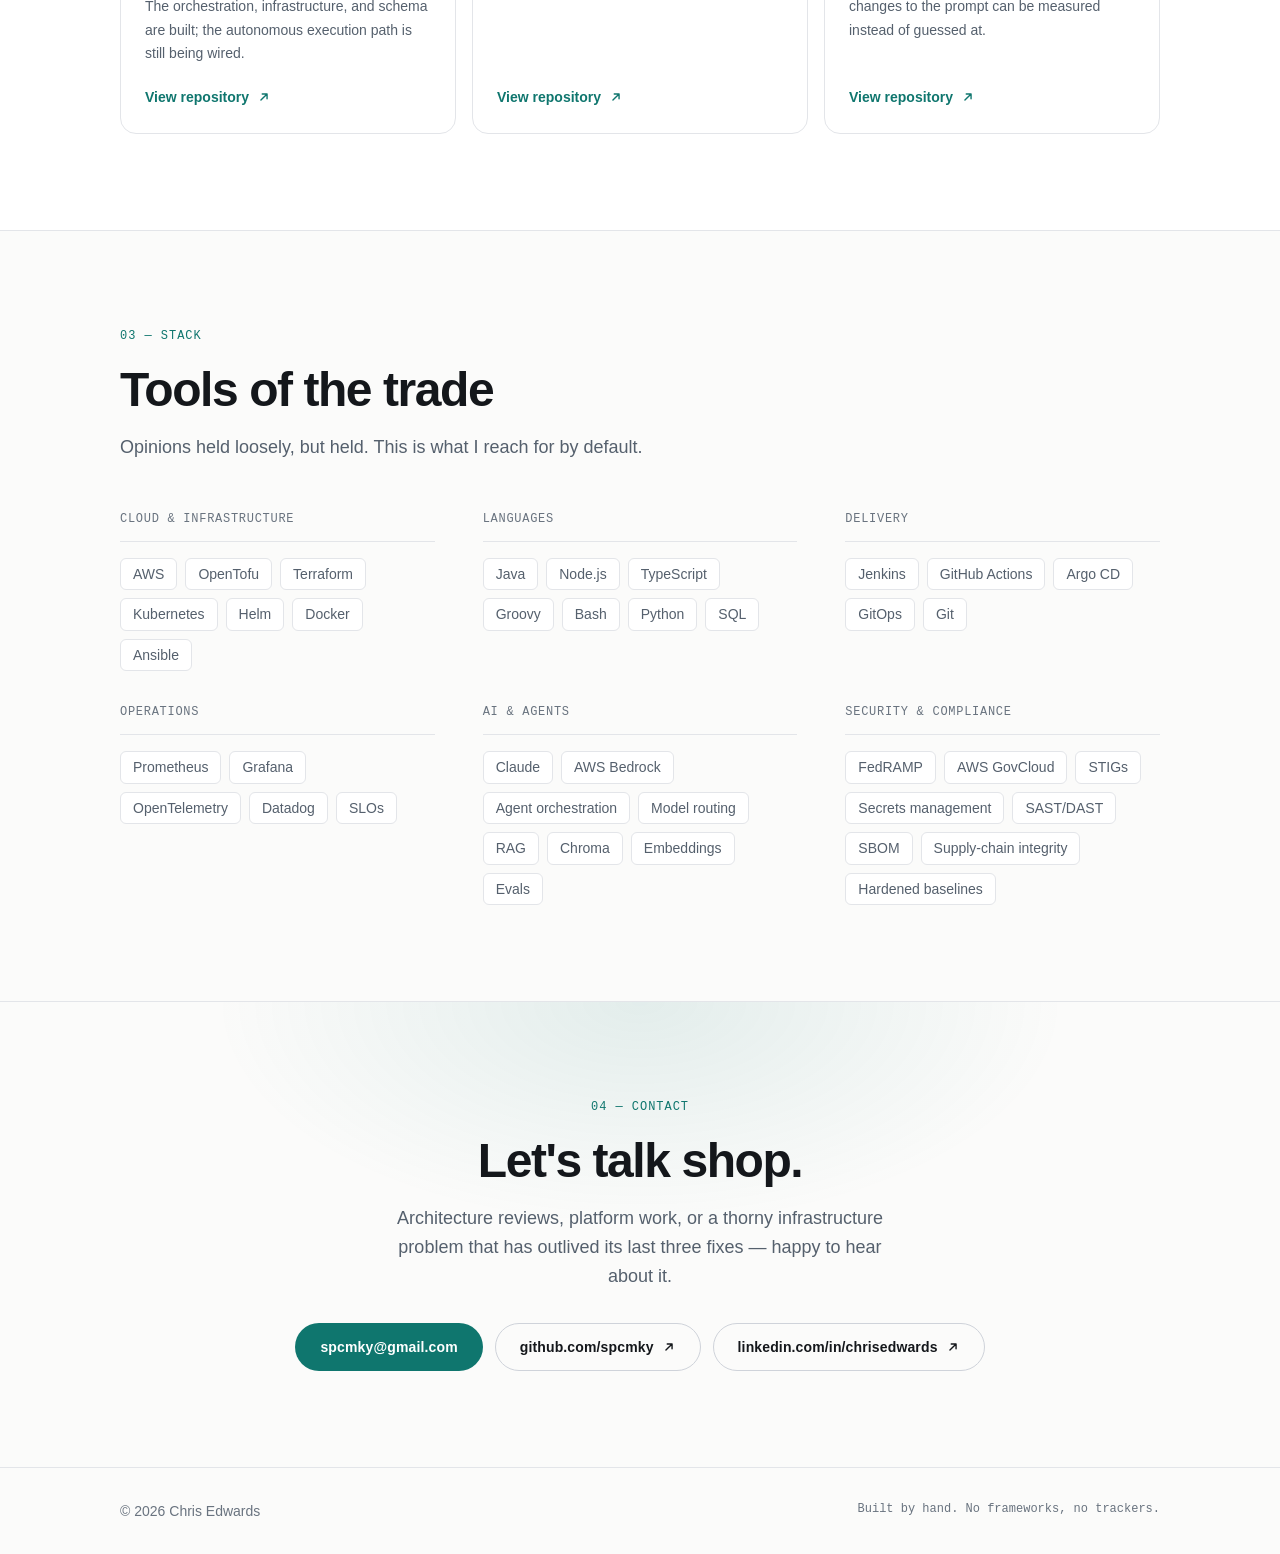
==== commit fe6c226c: "Fix the closing clause of the lede "Technology that hasn't earned any of it yet" strained the metaph" ====
--- a/index.html
+++ b/index.html
@@ -93,8 +93,8 @@
         <p class="hero__lede reveal">
           I studied computer science and became a software engineer, and I've spent
           twenty-five years pointing that same skillset at whatever came next. The domain
-          keeps changing. The discipline doesn't — measured, gated, reproducible — applied
-          to technology that usually hasn't earned any of it yet.
+          keeps changing. The discipline doesn't — measured, gated, reproducible, even
+          when the technology is new enough that nobody else bothers yet.
         </p>
 
         <div class="hero__actions reveal">
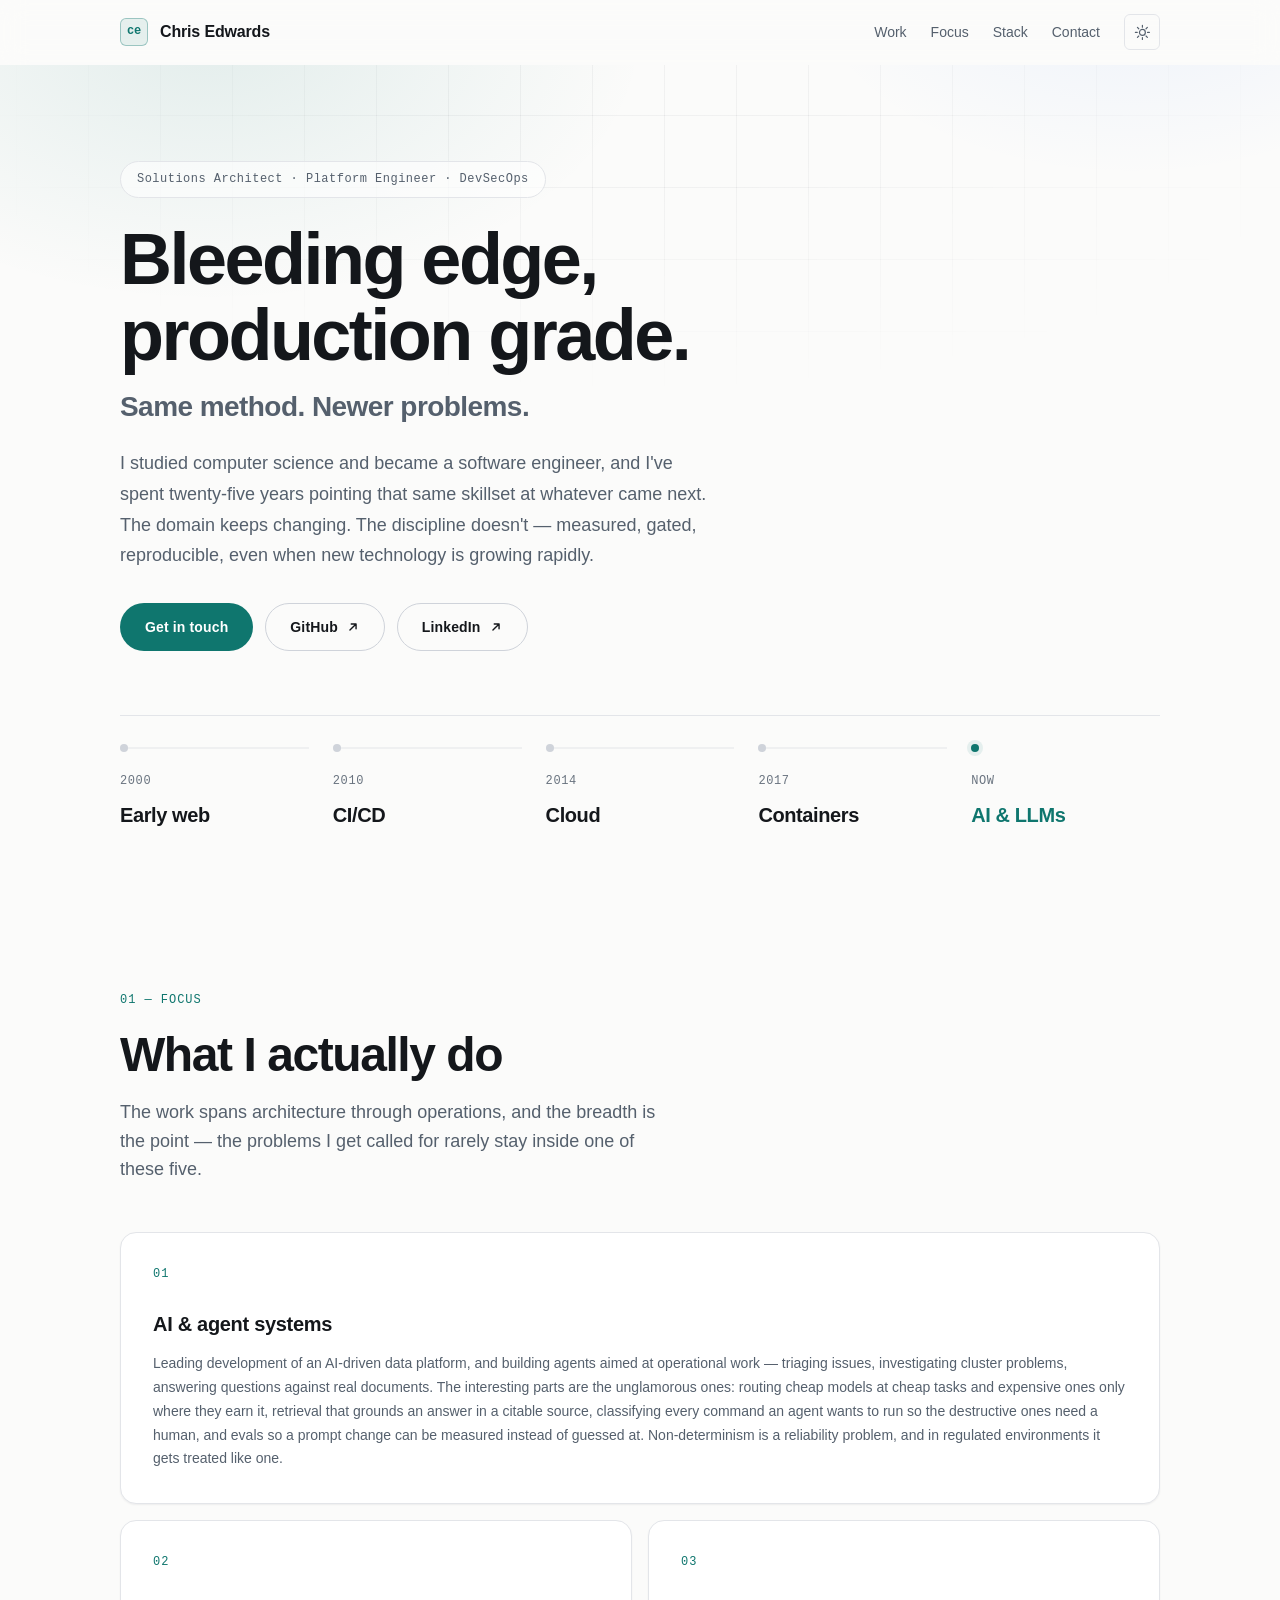
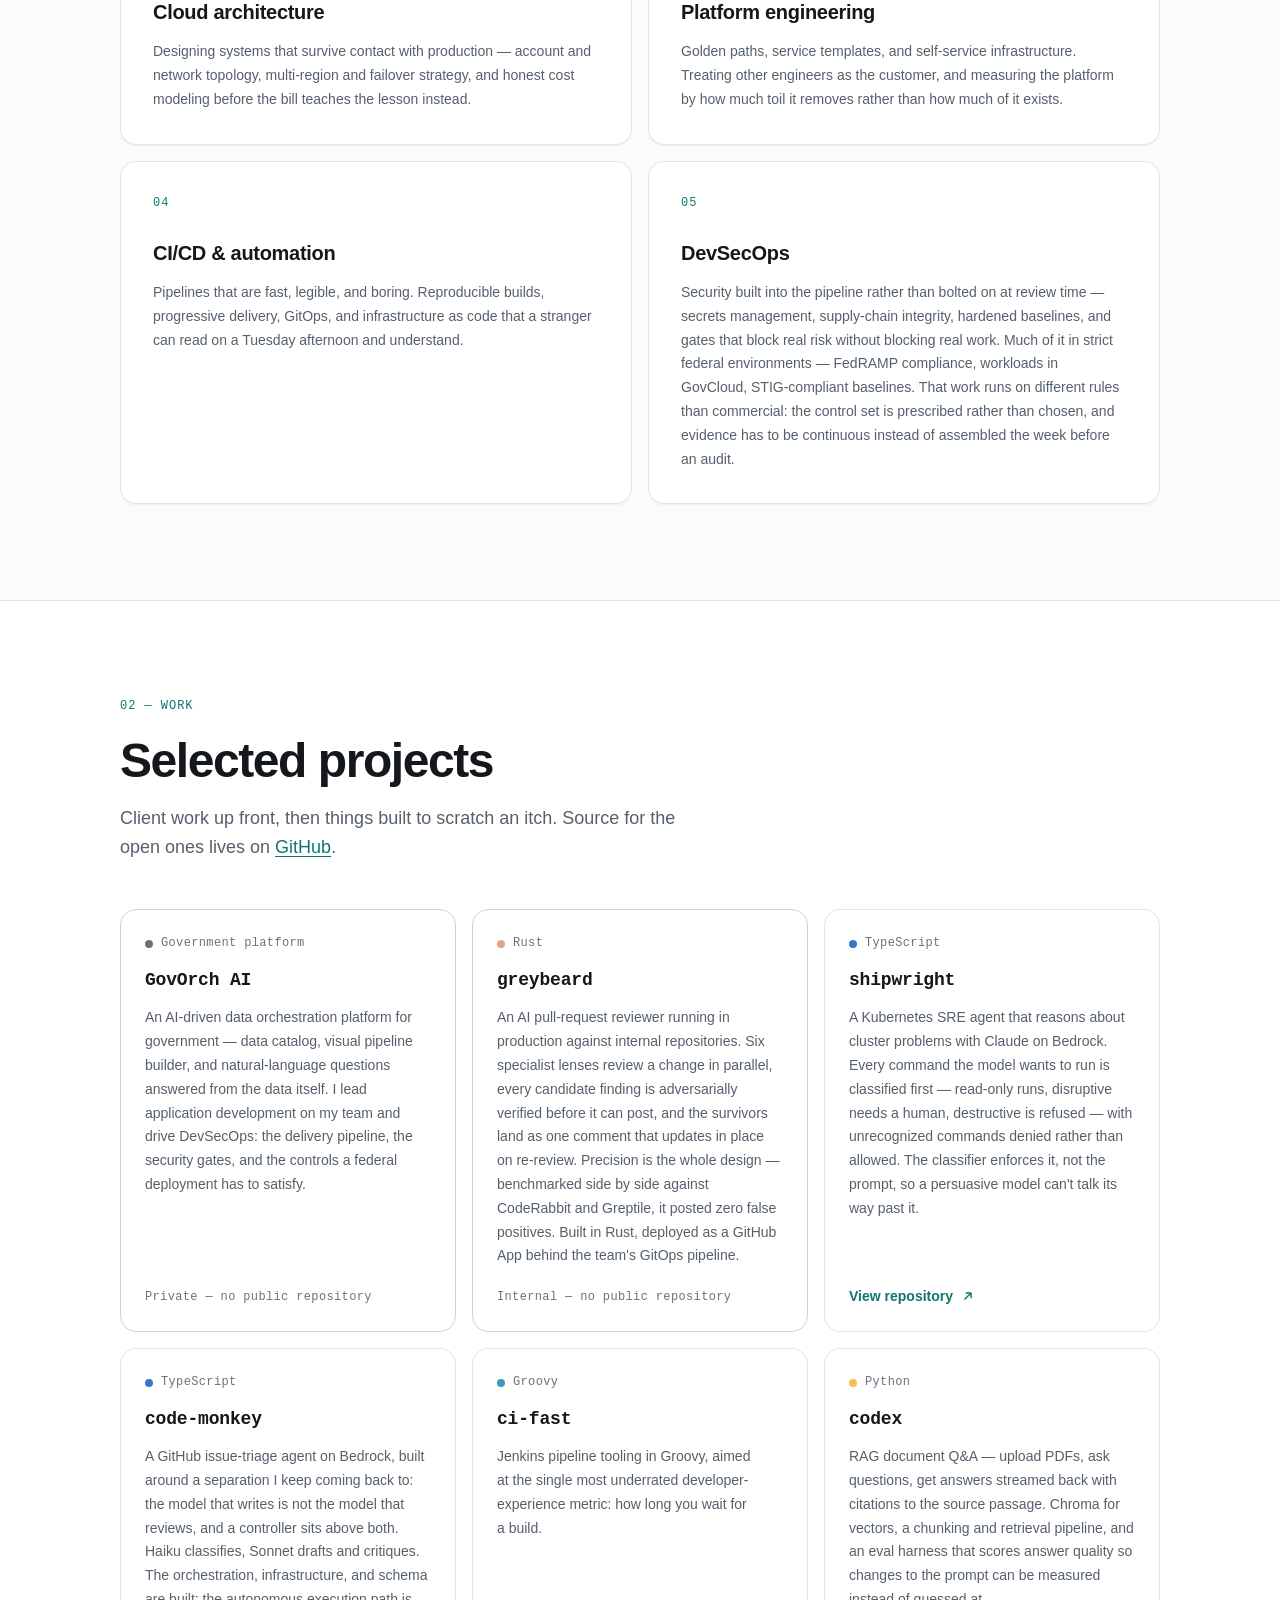
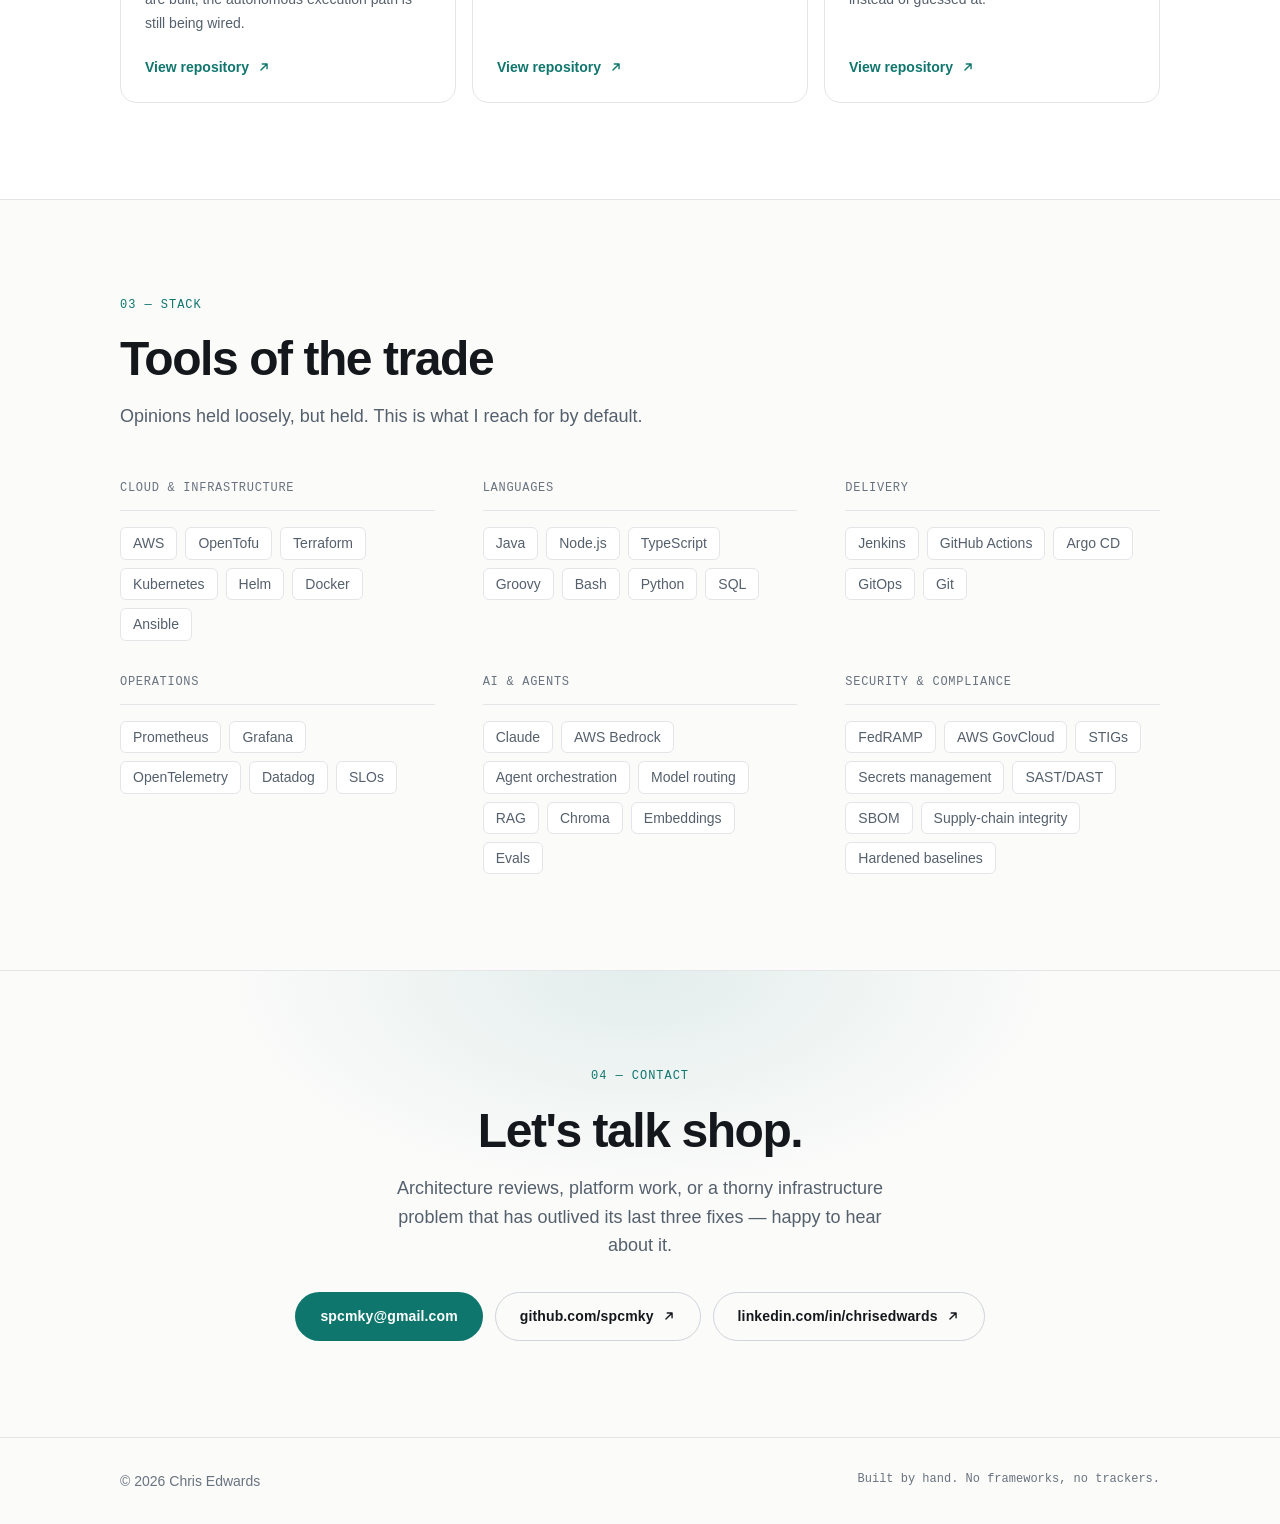
==== commit 4408cca4: "Close the lede on the pace of change Chris's wording — the discipline holds even when new technology" ====
--- a/index.html
+++ b/index.html
@@ -94,7 +94,7 @@
           I studied computer science and became a software engineer, and I've spent
           twenty-five years pointing that same skillset at whatever came next. The domain
           keeps changing. The discipline doesn't — measured, gated, reproducible, even
-          when the technology is new enough that nobody else bothers yet.
+          when new technology is growing rapidly.
         </p>
 
         <div class="hero__actions reveal">
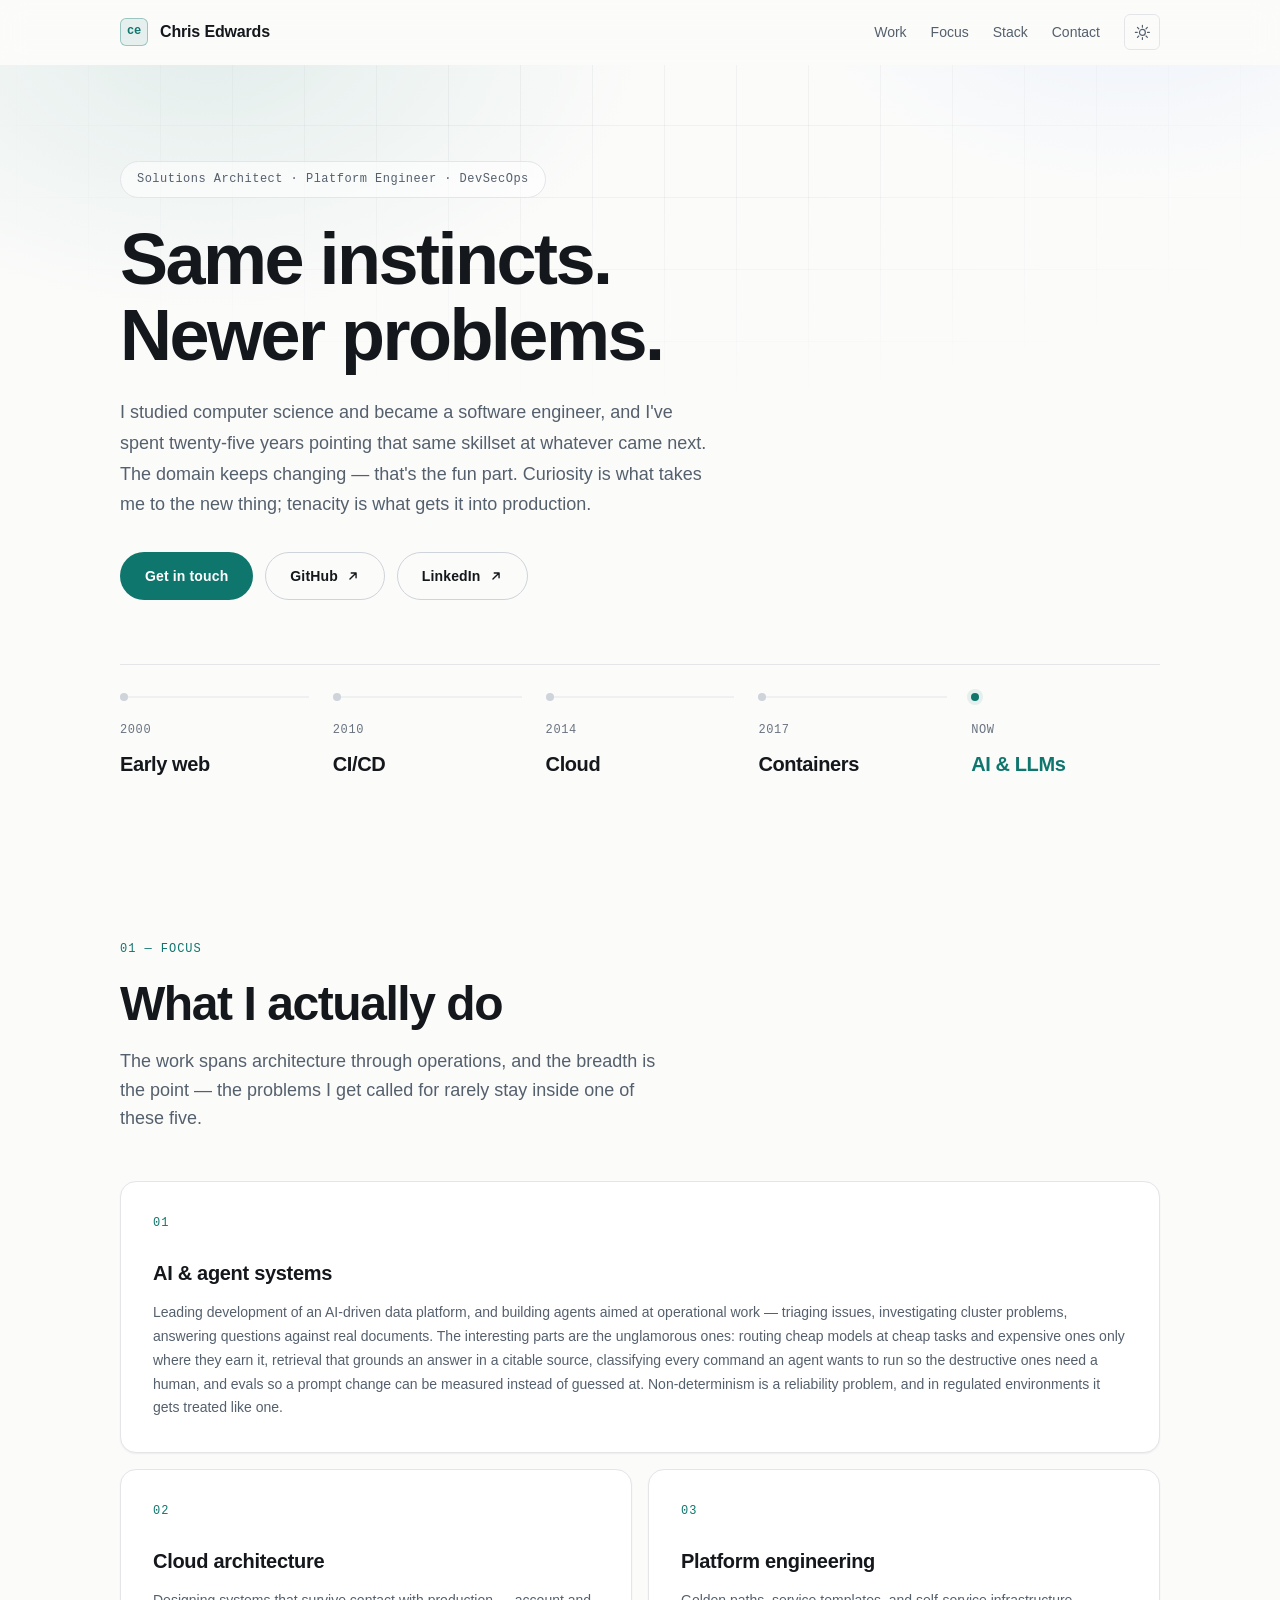
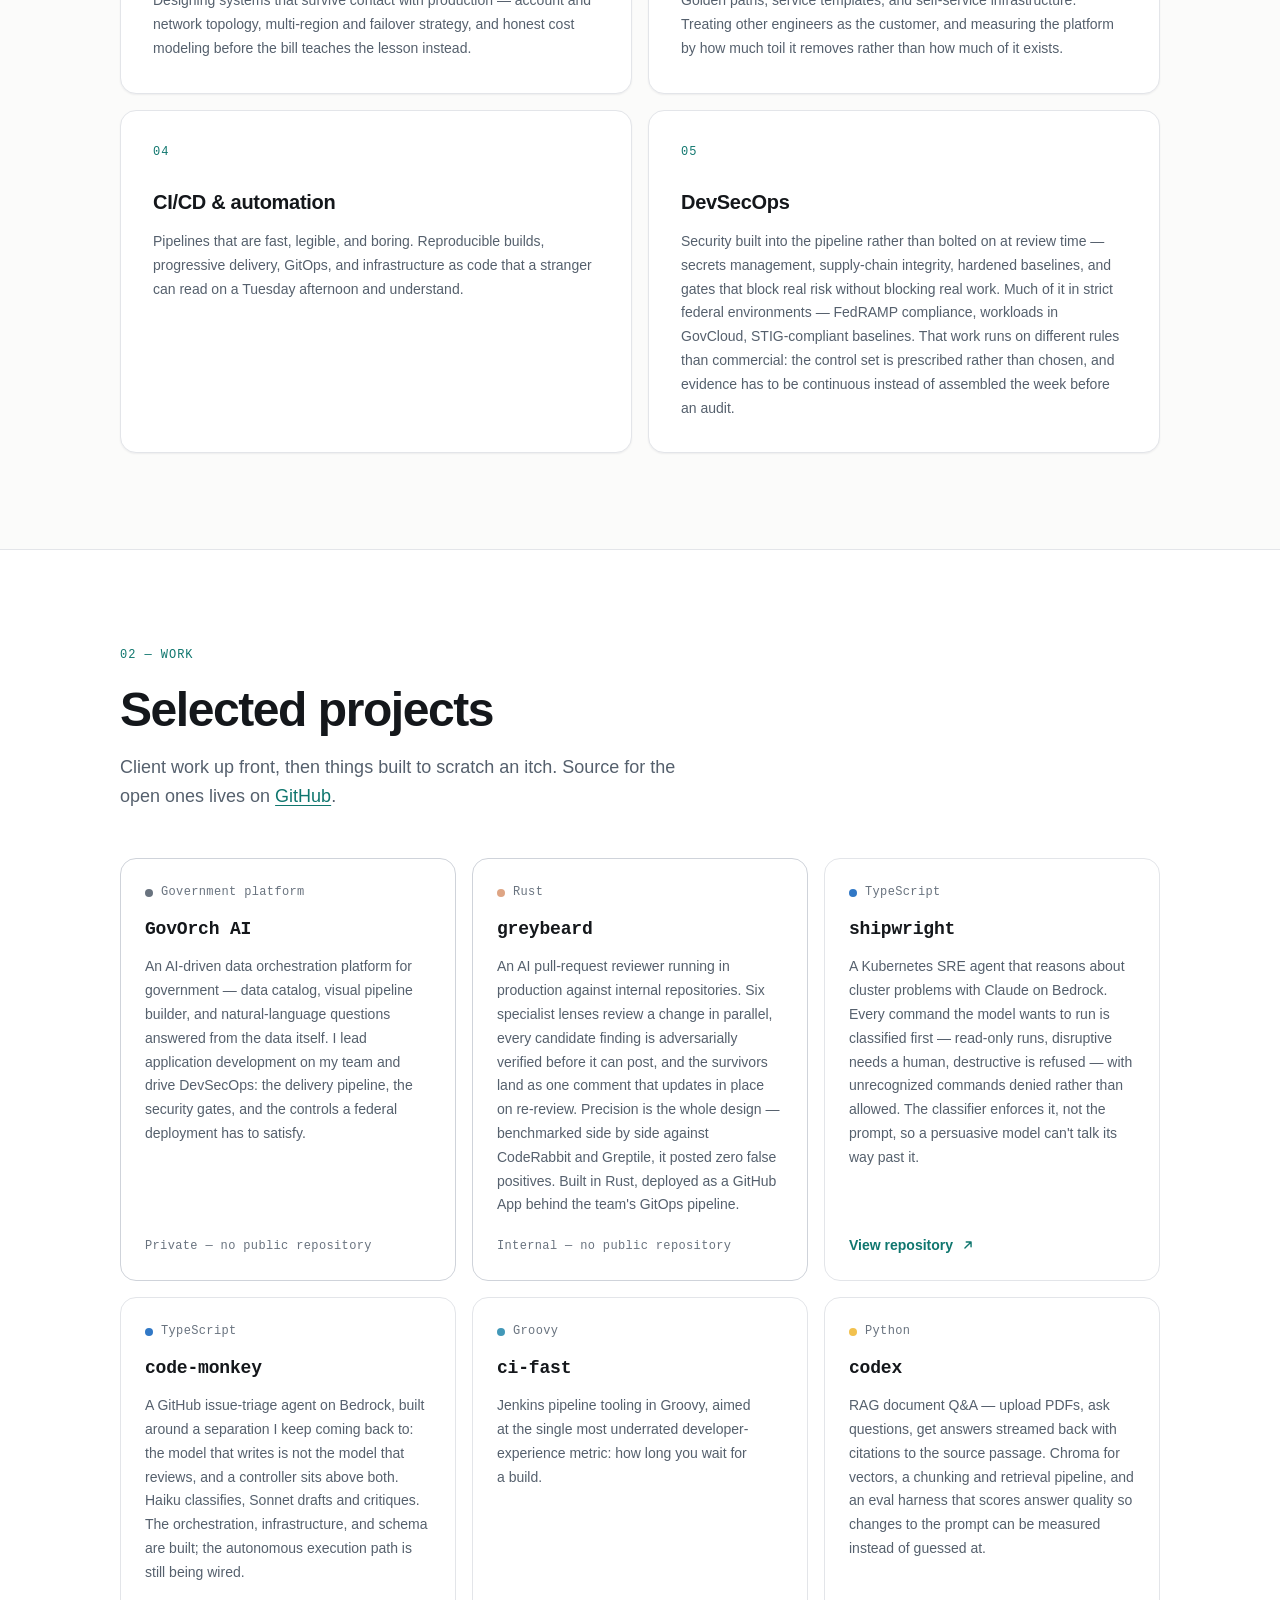
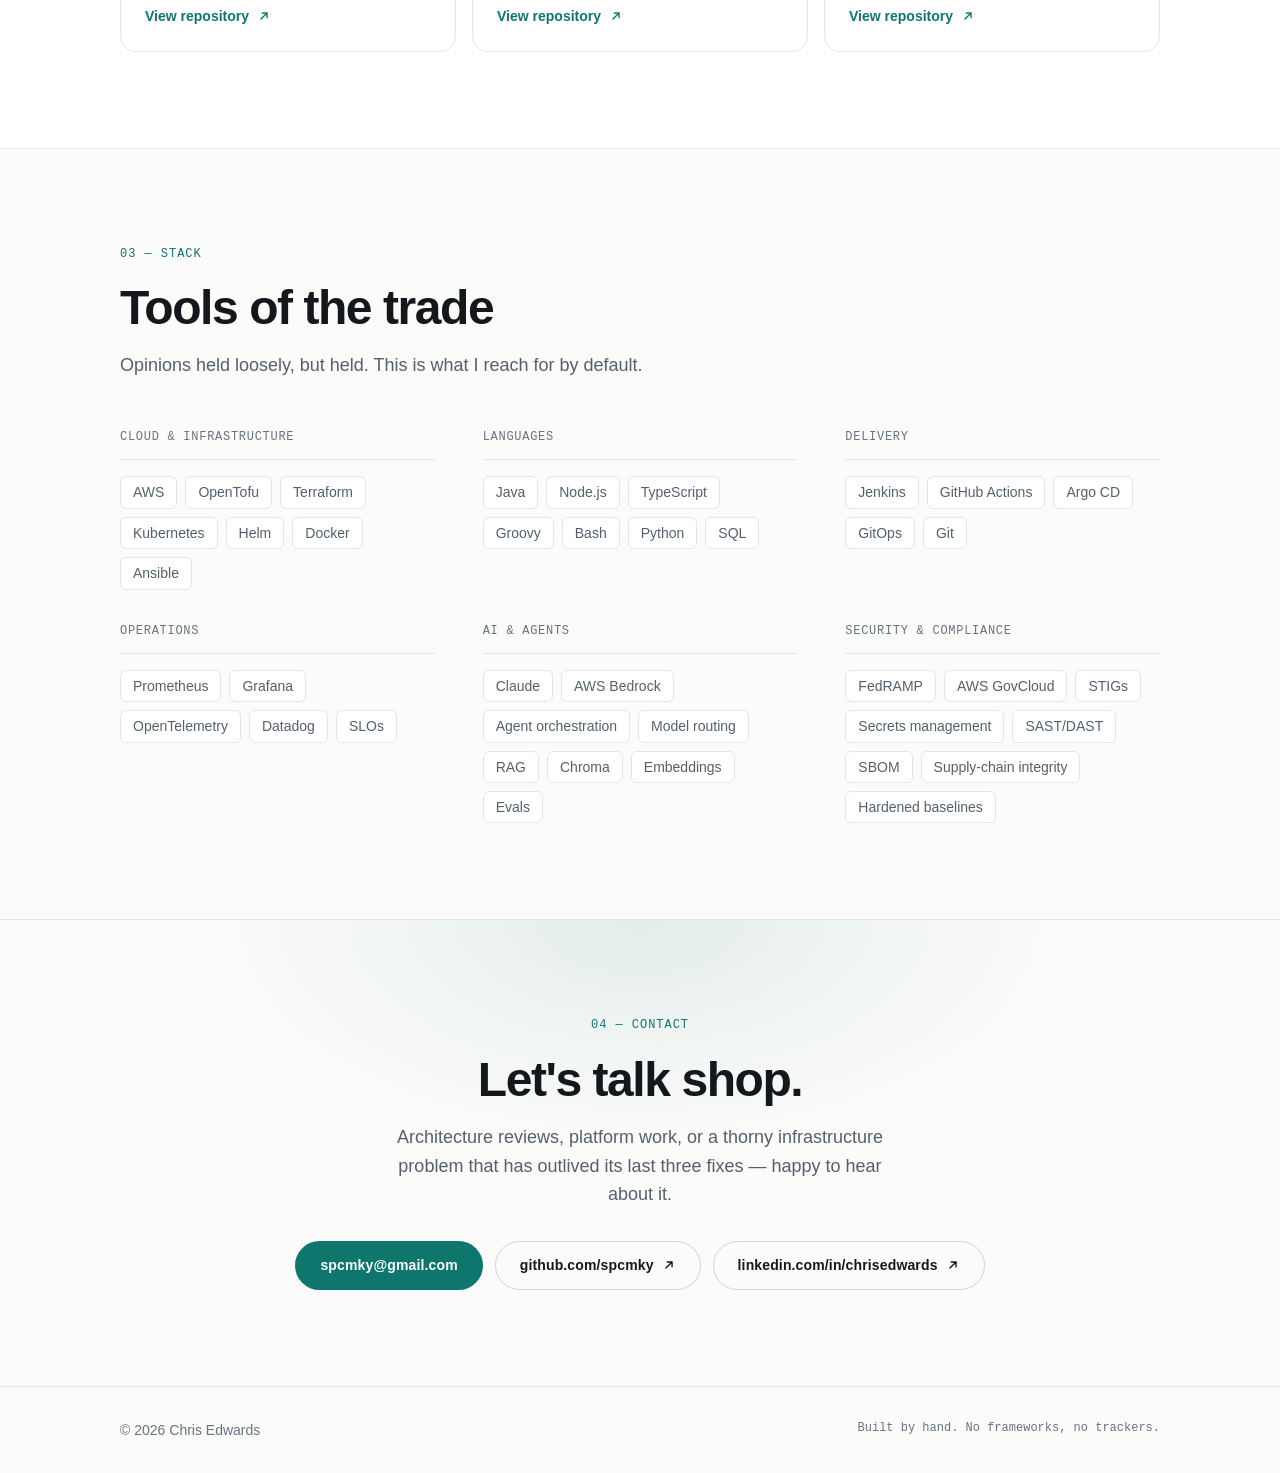
==== commit c35b60c5: "Lead with instincts over discipline "Bleeding edge, production grade" was a claim about the work. "S" ====
--- a/index.html
+++ b/index.html
@@ -85,16 +85,15 @@
         <p class="eyebrow reveal">Solutions Architect · Platform Engineer · DevSecOps</p>
 
         <h1 class="hero__title reveal">
-          Bleeding edge,<br>production grade.
+          Same instincts.<br>Newer problems.
         </h1>
 
-        <p class="hero__tagline reveal">Same method. Newer problems.</p>
 
         <p class="hero__lede reveal">
           I studied computer science and became a software engineer, and I've spent
           twenty-five years pointing that same skillset at whatever came next. The domain
-          keeps changing. The discipline doesn't — measured, gated, reproducible, even
-          when new technology is growing rapidly.
+          keeps changing — that's the fun part. Curiosity is what takes me to the new
+          thing; tenacity is what gets it into production.
         </p>
 
         <div class="hero__actions reveal">
--- a/assets/css/main.css
+++ b/assets/css/main.css
@@ -911,14 +911,3 @@
   }
 }
 
-/* Second beat of the headline — larger than the lede, quieter than the title,
-   so it reads as part of the statement rather than the start of the prose. */
-.hero__tagline {
-  margin-top: var(--space-4);
-  color: var(--text-muted);
-  font-size: var(--text-2xl);
-  font-weight: 600;
-  letter-spacing: -0.02em;
-  line-height: 1.25;
-  text-wrap: balance;
-}
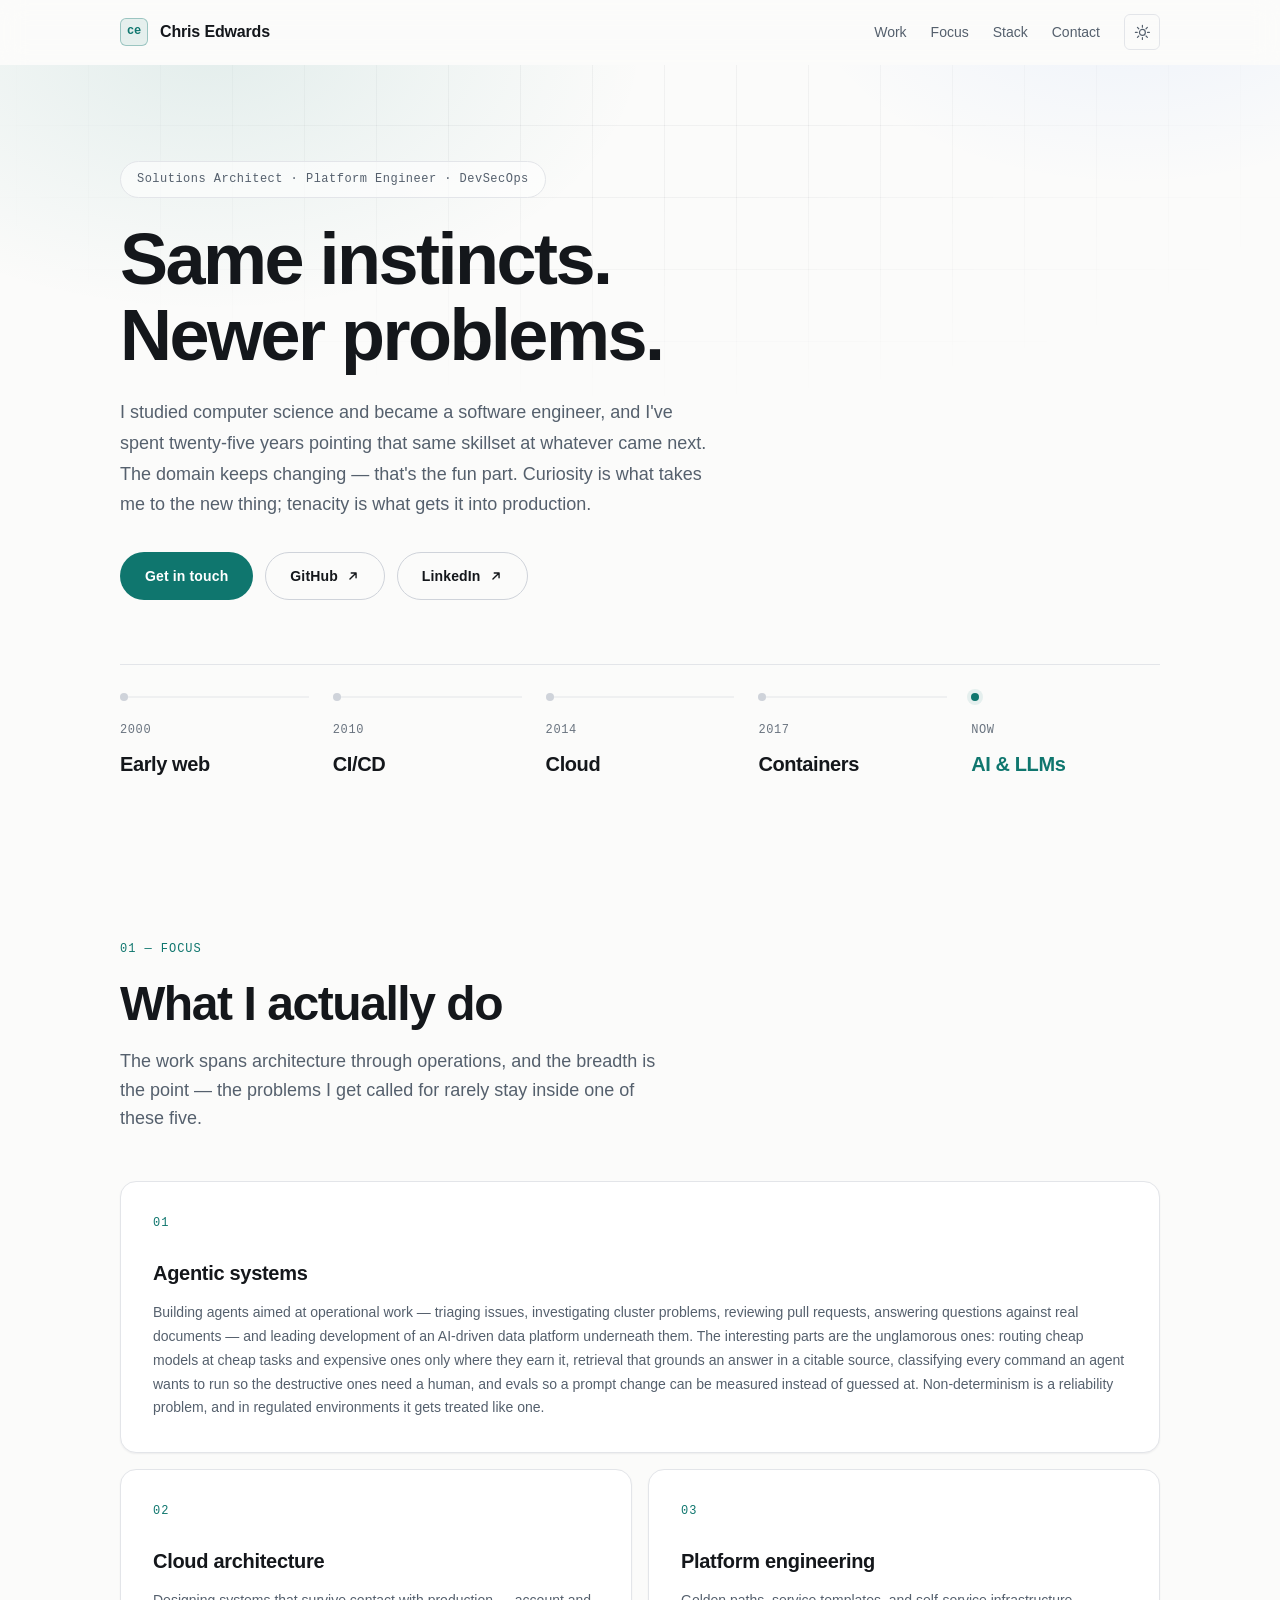
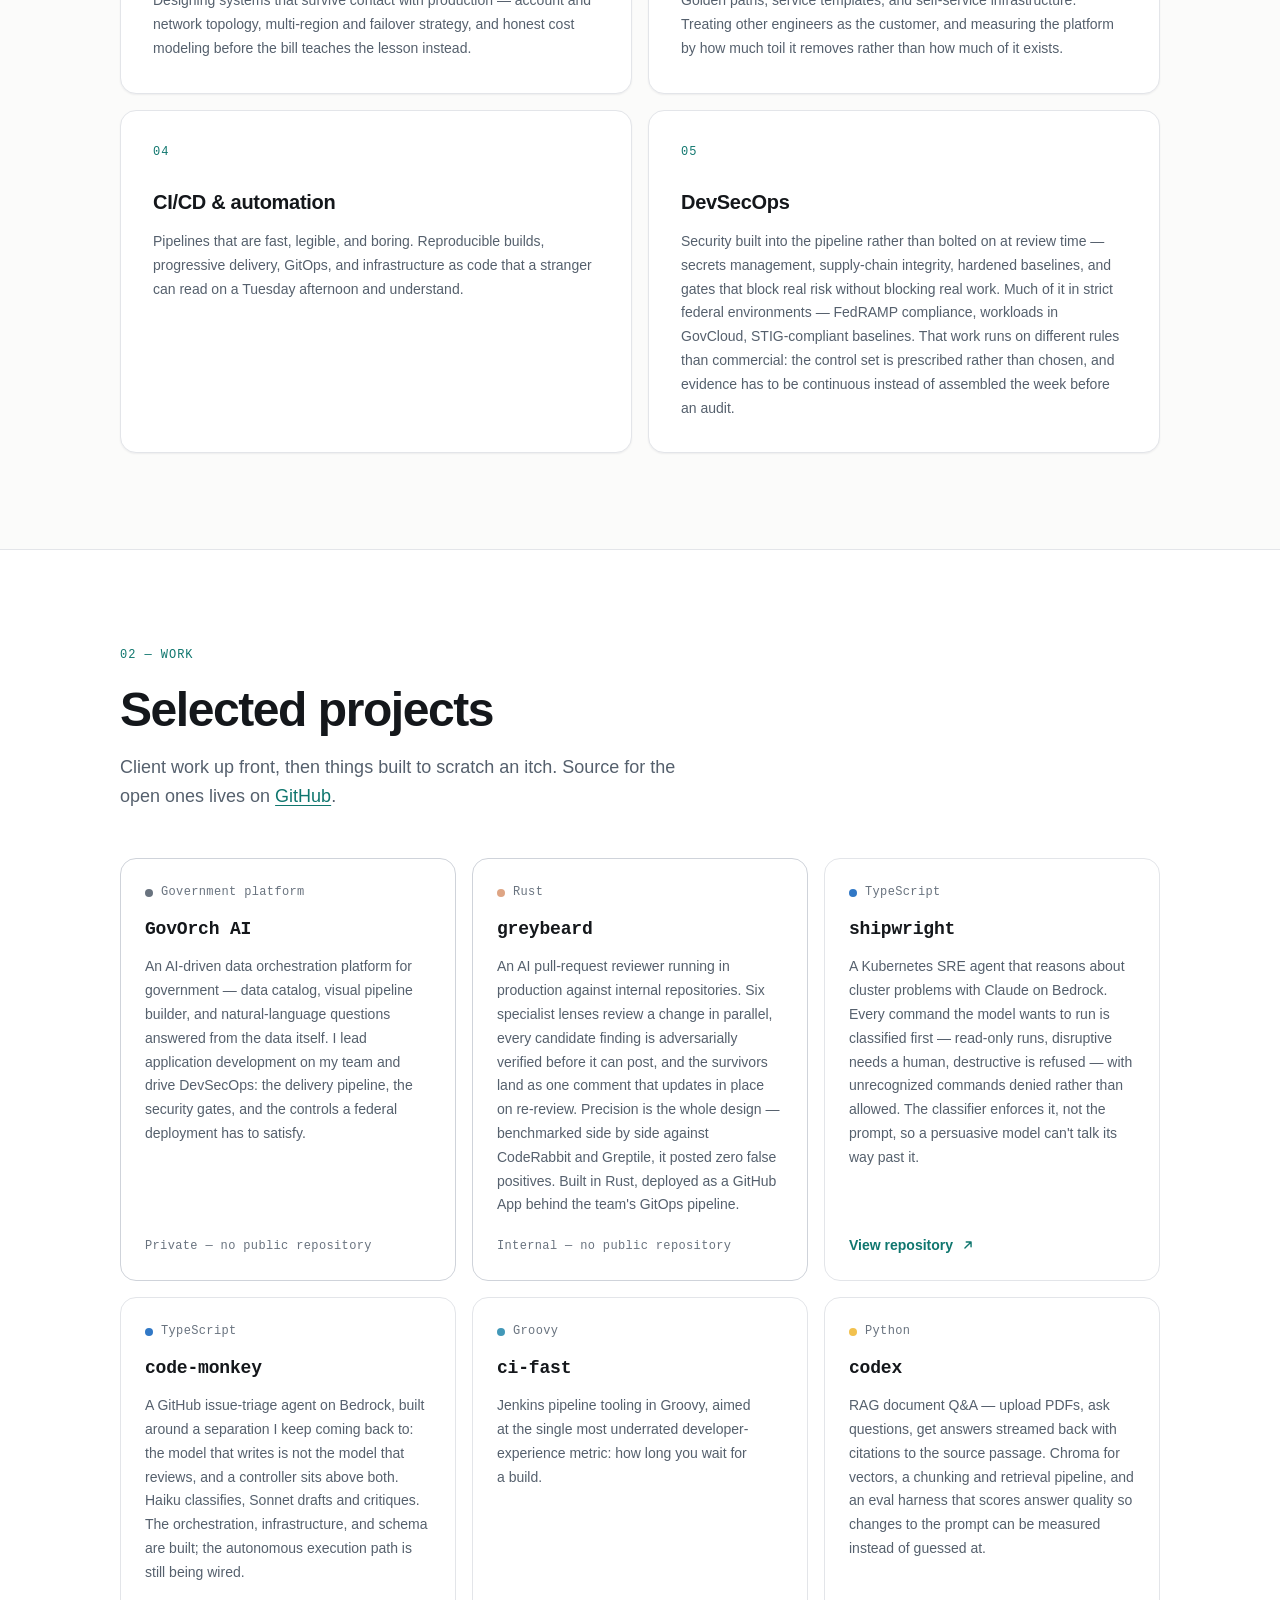
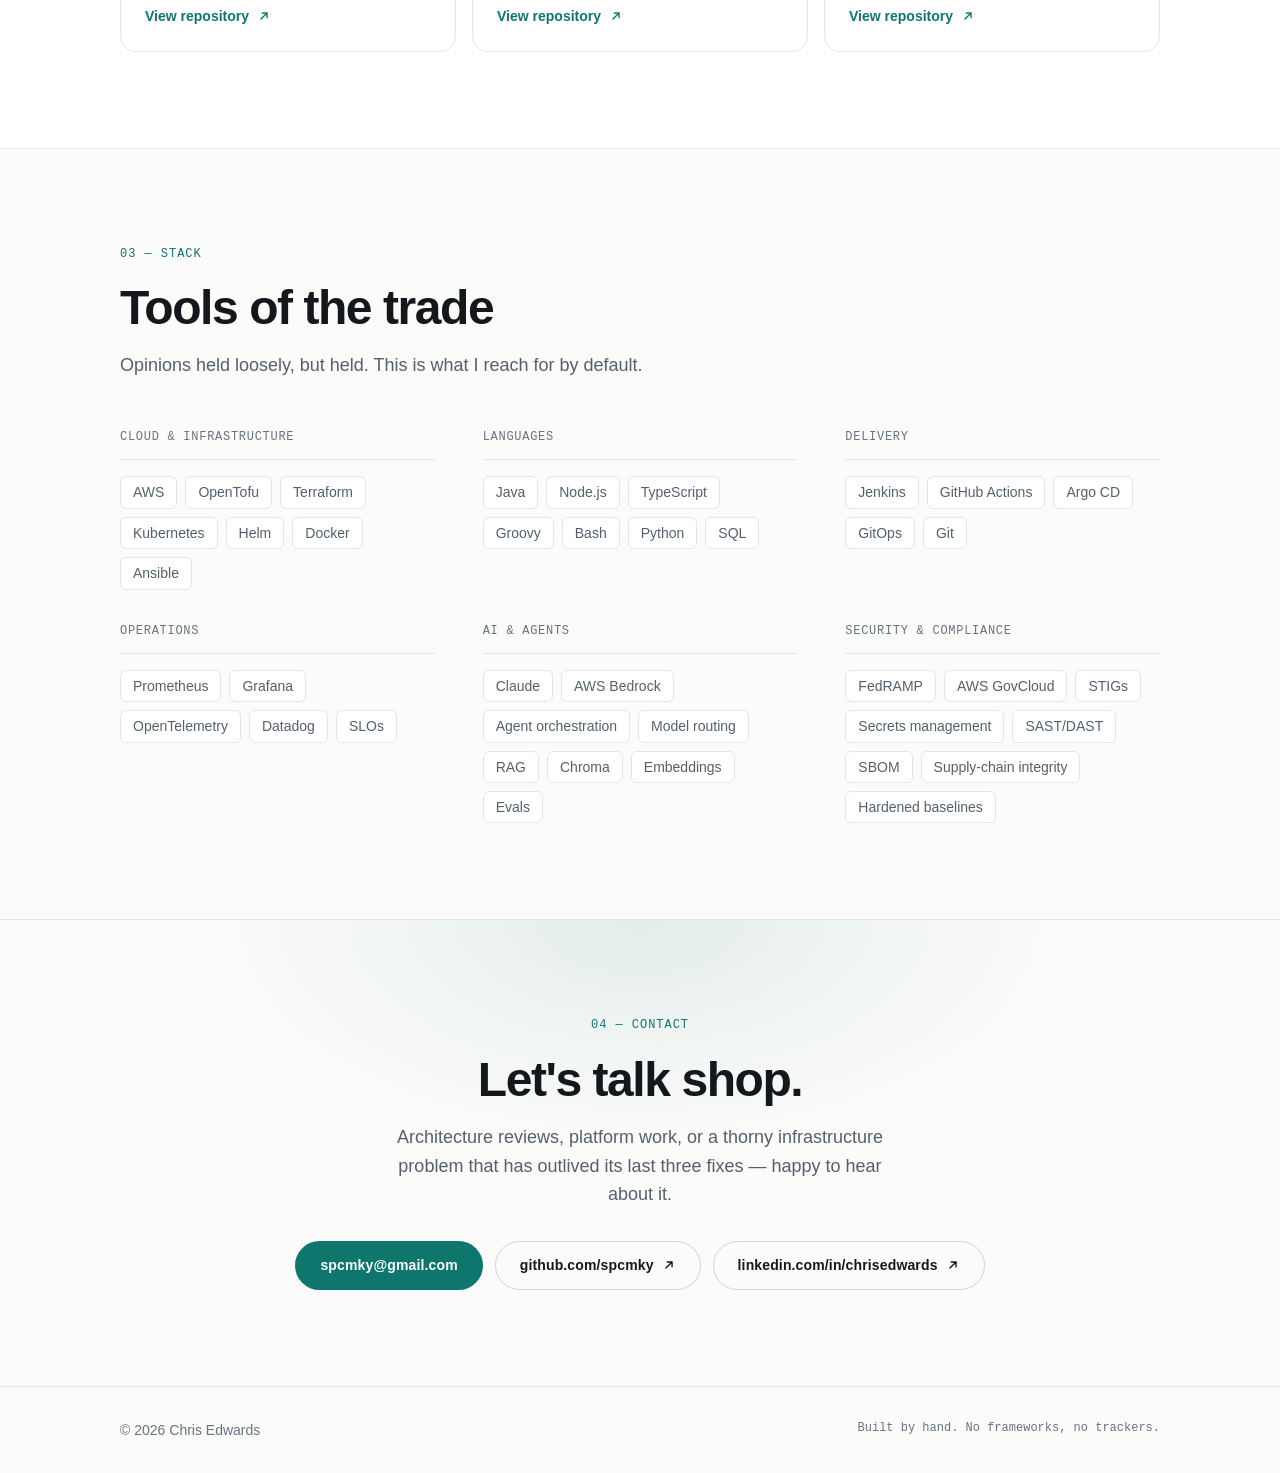
==== commit 62215f94: "Rename the first focus area to Agentic systems "AI & agent systems" hedged between two labels and re" ====
--- a/index.html
+++ b/index.html
@@ -151,17 +151,17 @@
         <ul class="cards" role="list">
           <li class="card reveal">
             <span class="card__index" aria-hidden="true">01</span>
-            <h3 class="card__title">AI &amp; agent systems</h3>
+            <h3 class="card__title">Agentic systems</h3>
             <p class="card__body">
-              Leading development of an AI-driven data platform, and building agents aimed
-              at operational work — triaging issues, investigating cluster problems,
-              answering questions against real documents. The interesting parts are the
-              unglamorous ones: routing cheap models at cheap tasks and expensive ones only
-              where they earn it, retrieval that grounds an answer in a citable source,
-              classifying every command an agent wants to run so the destructive ones need a
-              human, and evals so a prompt change can be measured instead of guessed at.
-              Non-determinism is a reliability problem, and in regulated environments it
-              gets treated like one.
+              Building agents aimed at operational work — triaging issues, investigating
+              cluster problems, reviewing pull requests, answering questions against real
+              documents — and leading development of an AI-driven data platform underneath
+              them. The interesting parts are the unglamorous ones: routing cheap models at
+              cheap tasks and expensive ones only where they earn it, retrieval that grounds
+              an answer in a citable source, classifying every command an agent wants to run
+              so the destructive ones need a human, and evals so a prompt change can be
+              measured instead of guessed at. Non-determinism is a reliability problem, and
+              in regulated environments it gets treated like one.
             </p>
           </li>
 
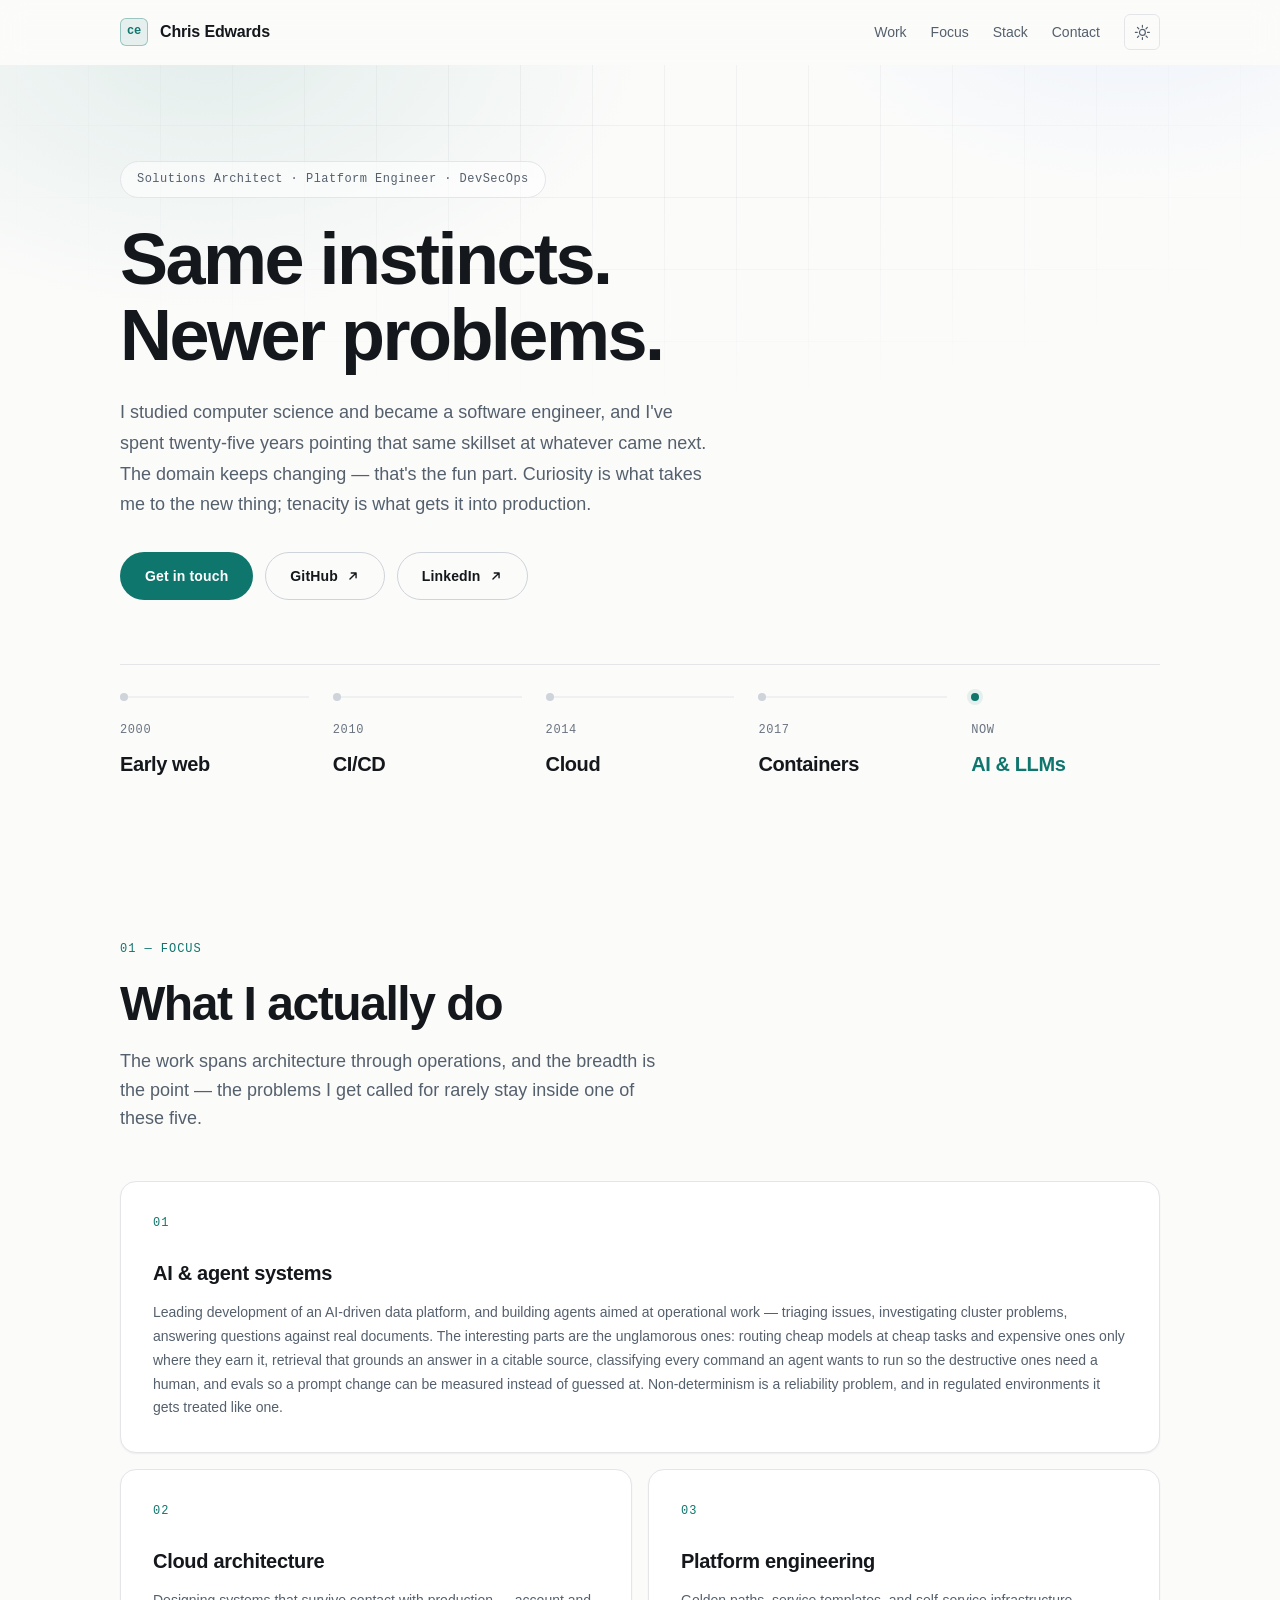
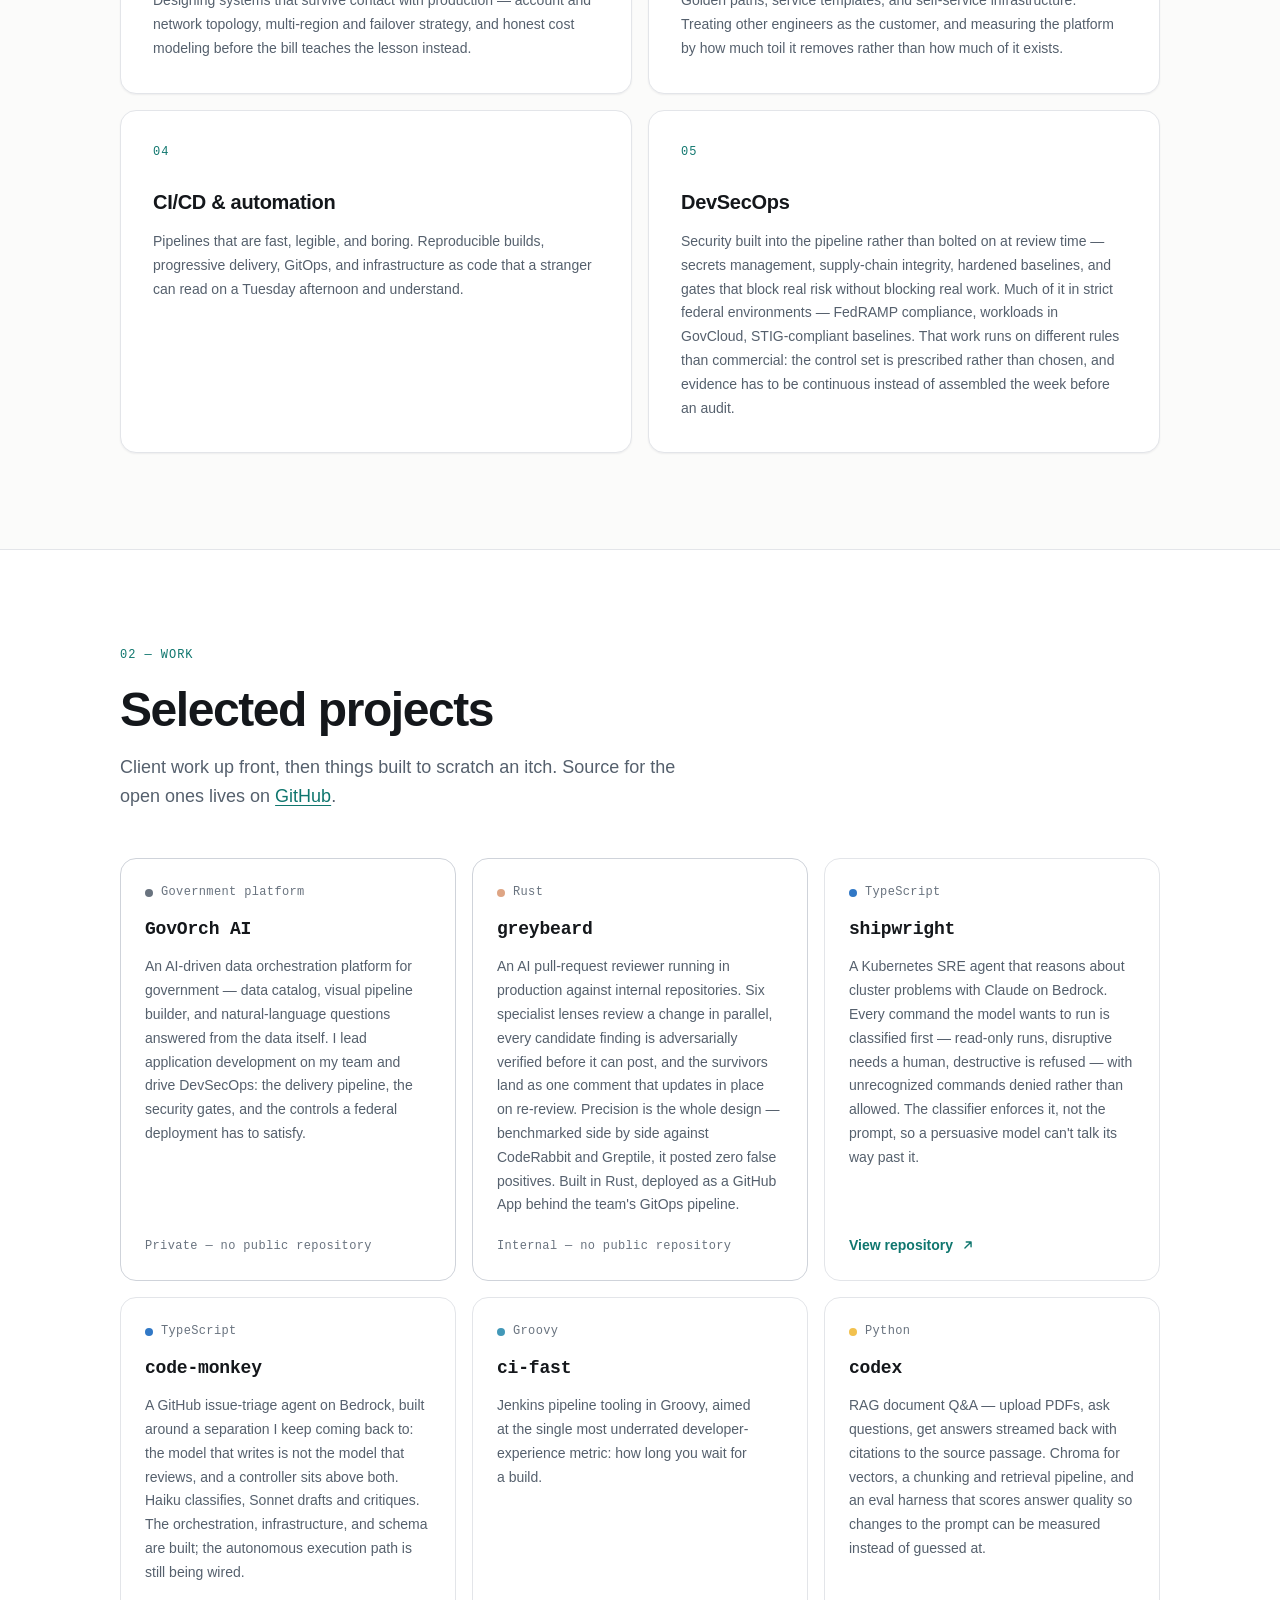
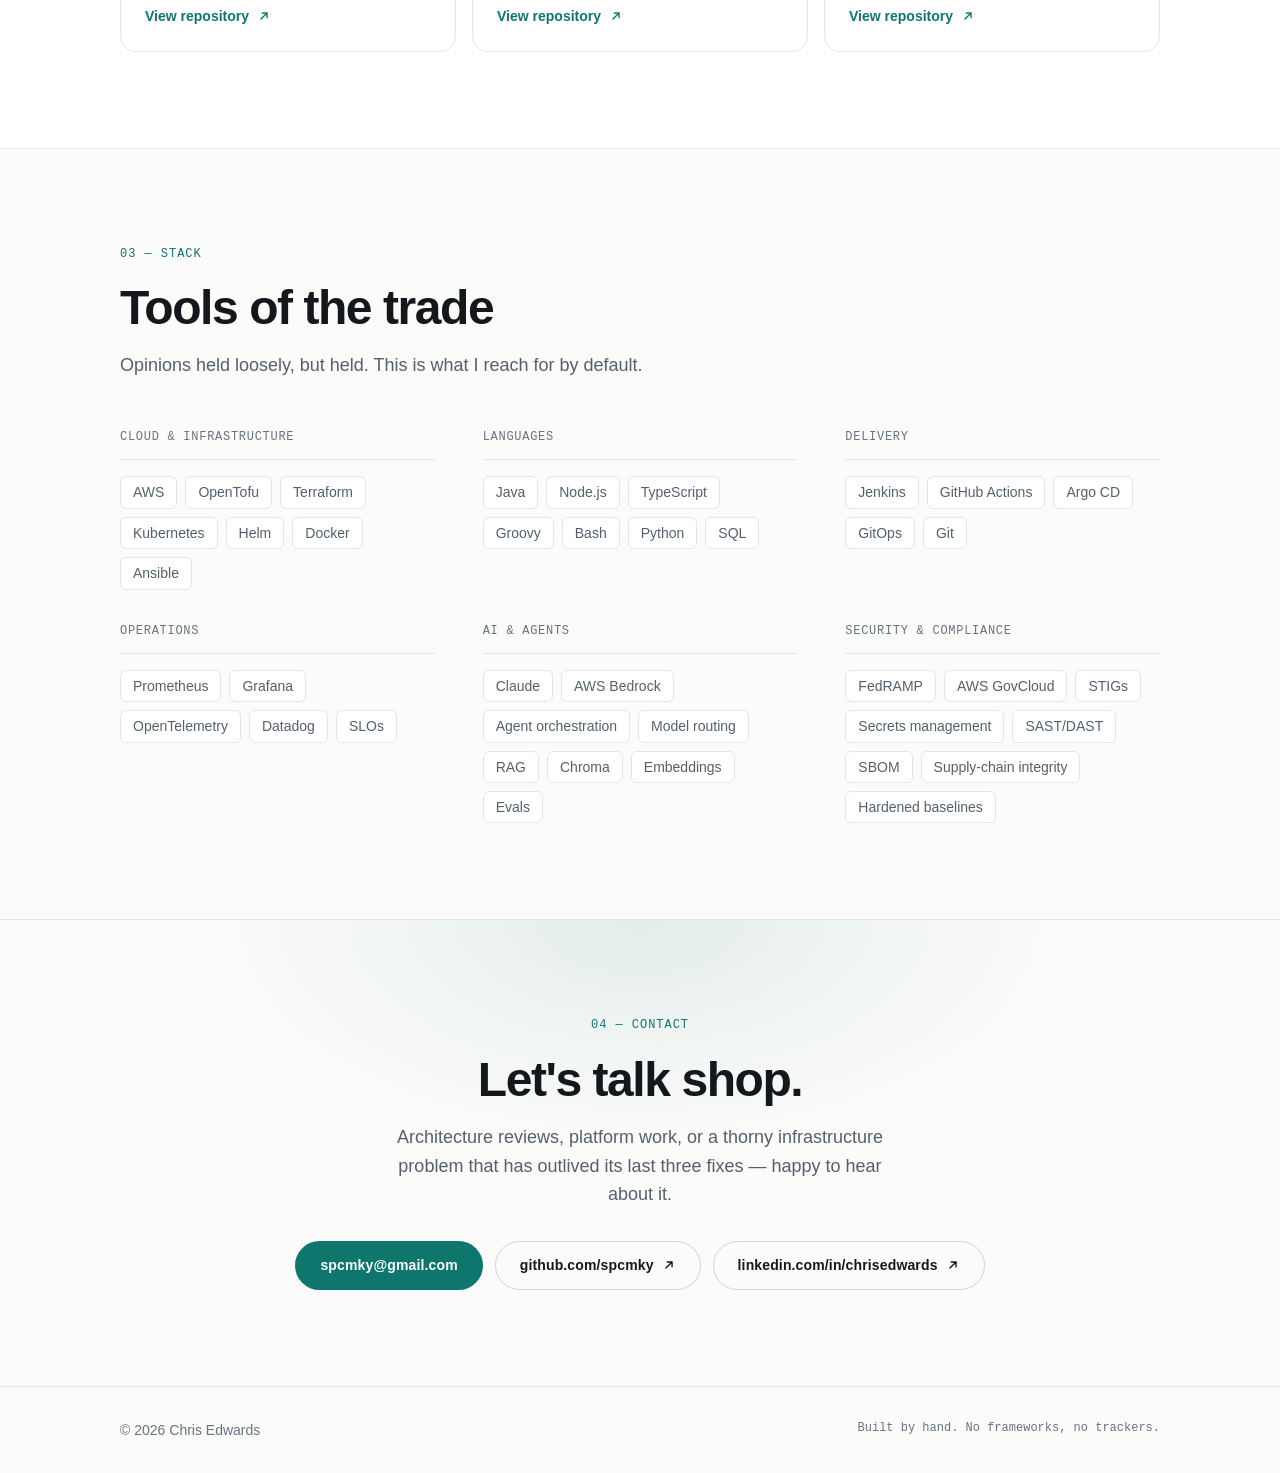
==== commit 35282b3b: "Revert "Rename the first focus area to Agentic systems" This reverts commit 62215f9494c89050a08c664c" ====
--- a/index.html
+++ b/index.html
@@ -151,17 +151,17 @@
         <ul class="cards" role="list">
           <li class="card reveal">
             <span class="card__index" aria-hidden="true">01</span>
-            <h3 class="card__title">Agentic systems</h3>
+            <h3 class="card__title">AI &amp; agent systems</h3>
             <p class="card__body">
-              Building agents aimed at operational work — triaging issues, investigating
-              cluster problems, reviewing pull requests, answering questions against real
-              documents — and leading development of an AI-driven data platform underneath
-              them. The interesting parts are the unglamorous ones: routing cheap models at
-              cheap tasks and expensive ones only where they earn it, retrieval that grounds
-              an answer in a citable source, classifying every command an agent wants to run
-              so the destructive ones need a human, and evals so a prompt change can be
-              measured instead of guessed at. Non-determinism is a reliability problem, and
-              in regulated environments it gets treated like one.
+              Leading development of an AI-driven data platform, and building agents aimed
+              at operational work — triaging issues, investigating cluster problems,
+              answering questions against real documents. The interesting parts are the
+              unglamorous ones: routing cheap models at cheap tasks and expensive ones only
+              where they earn it, retrieval that grounds an answer in a citable source,
+              classifying every command an agent wants to run so the destructive ones need a
+              human, and evals so a prompt change can be measured instead of guessed at.
+              Non-determinism is a reliability problem, and in regulated environments it
+              gets treated like one.
             </p>
           </li>
 
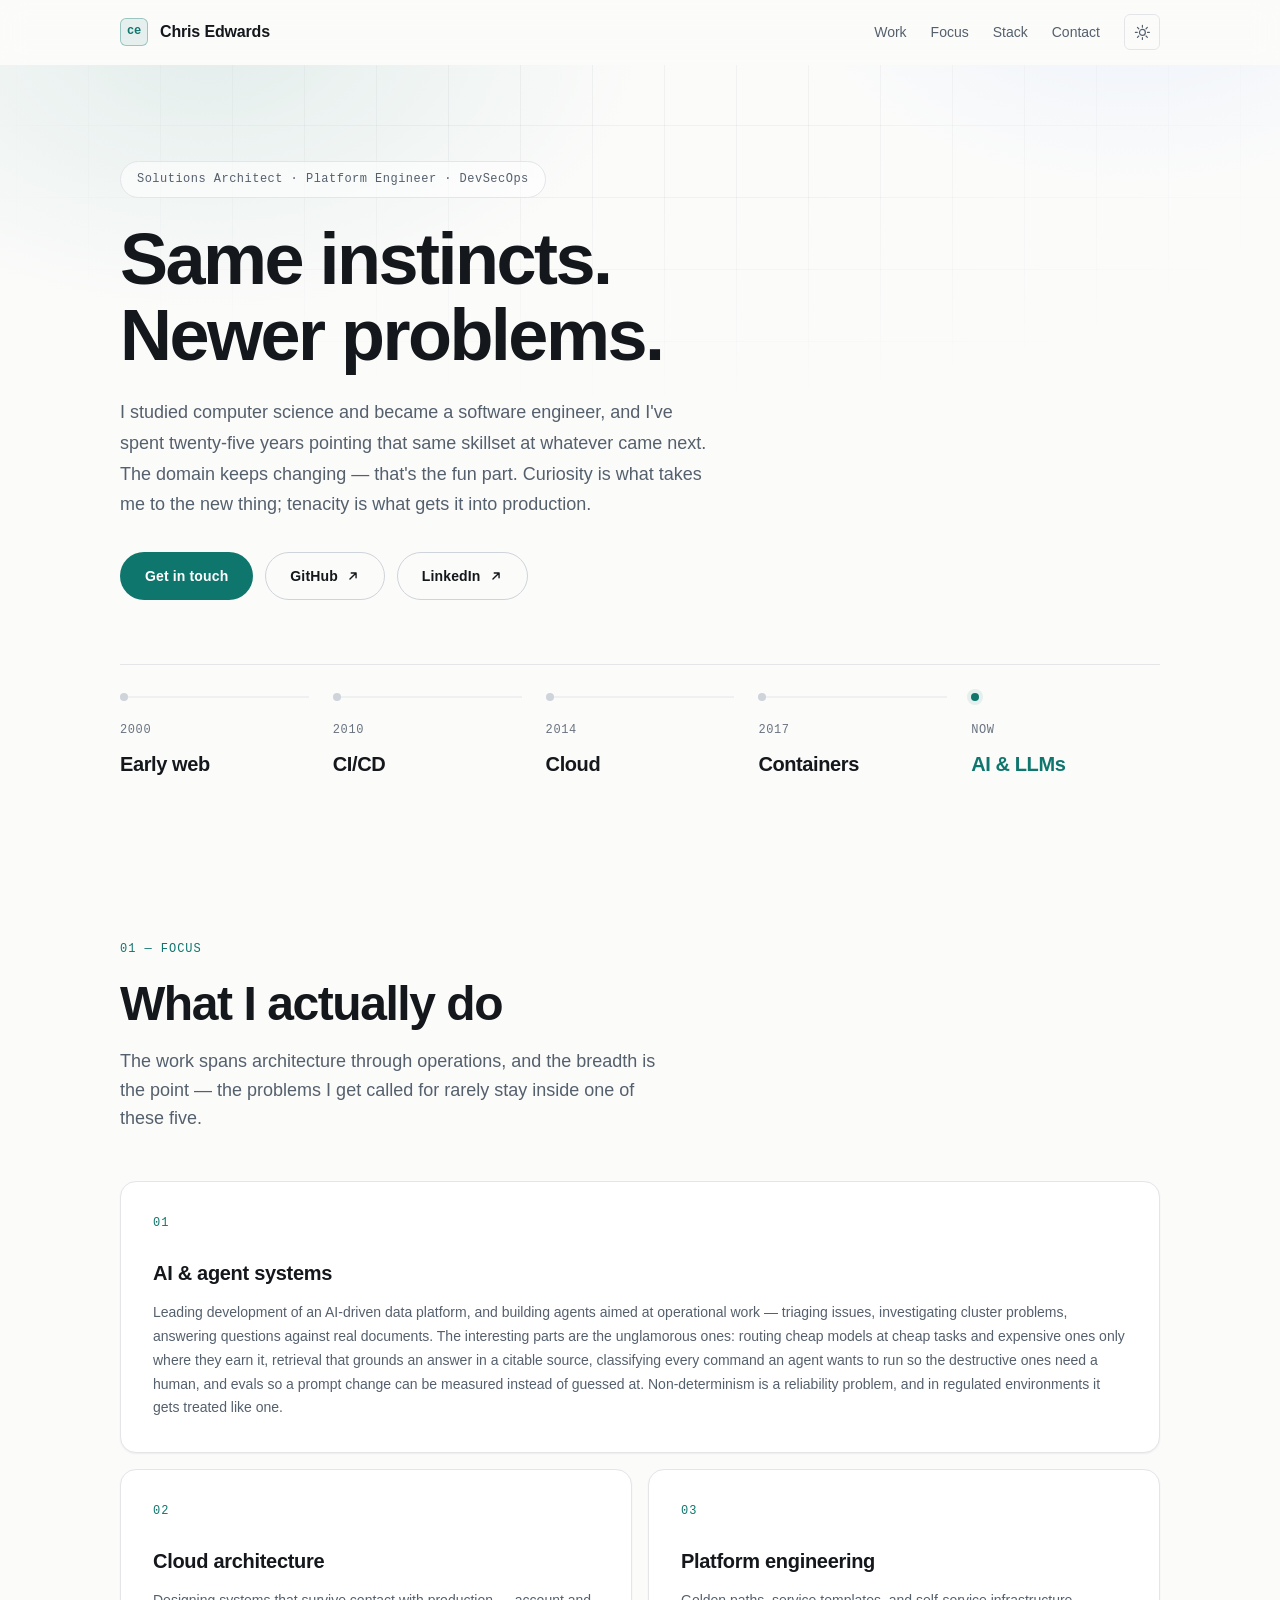
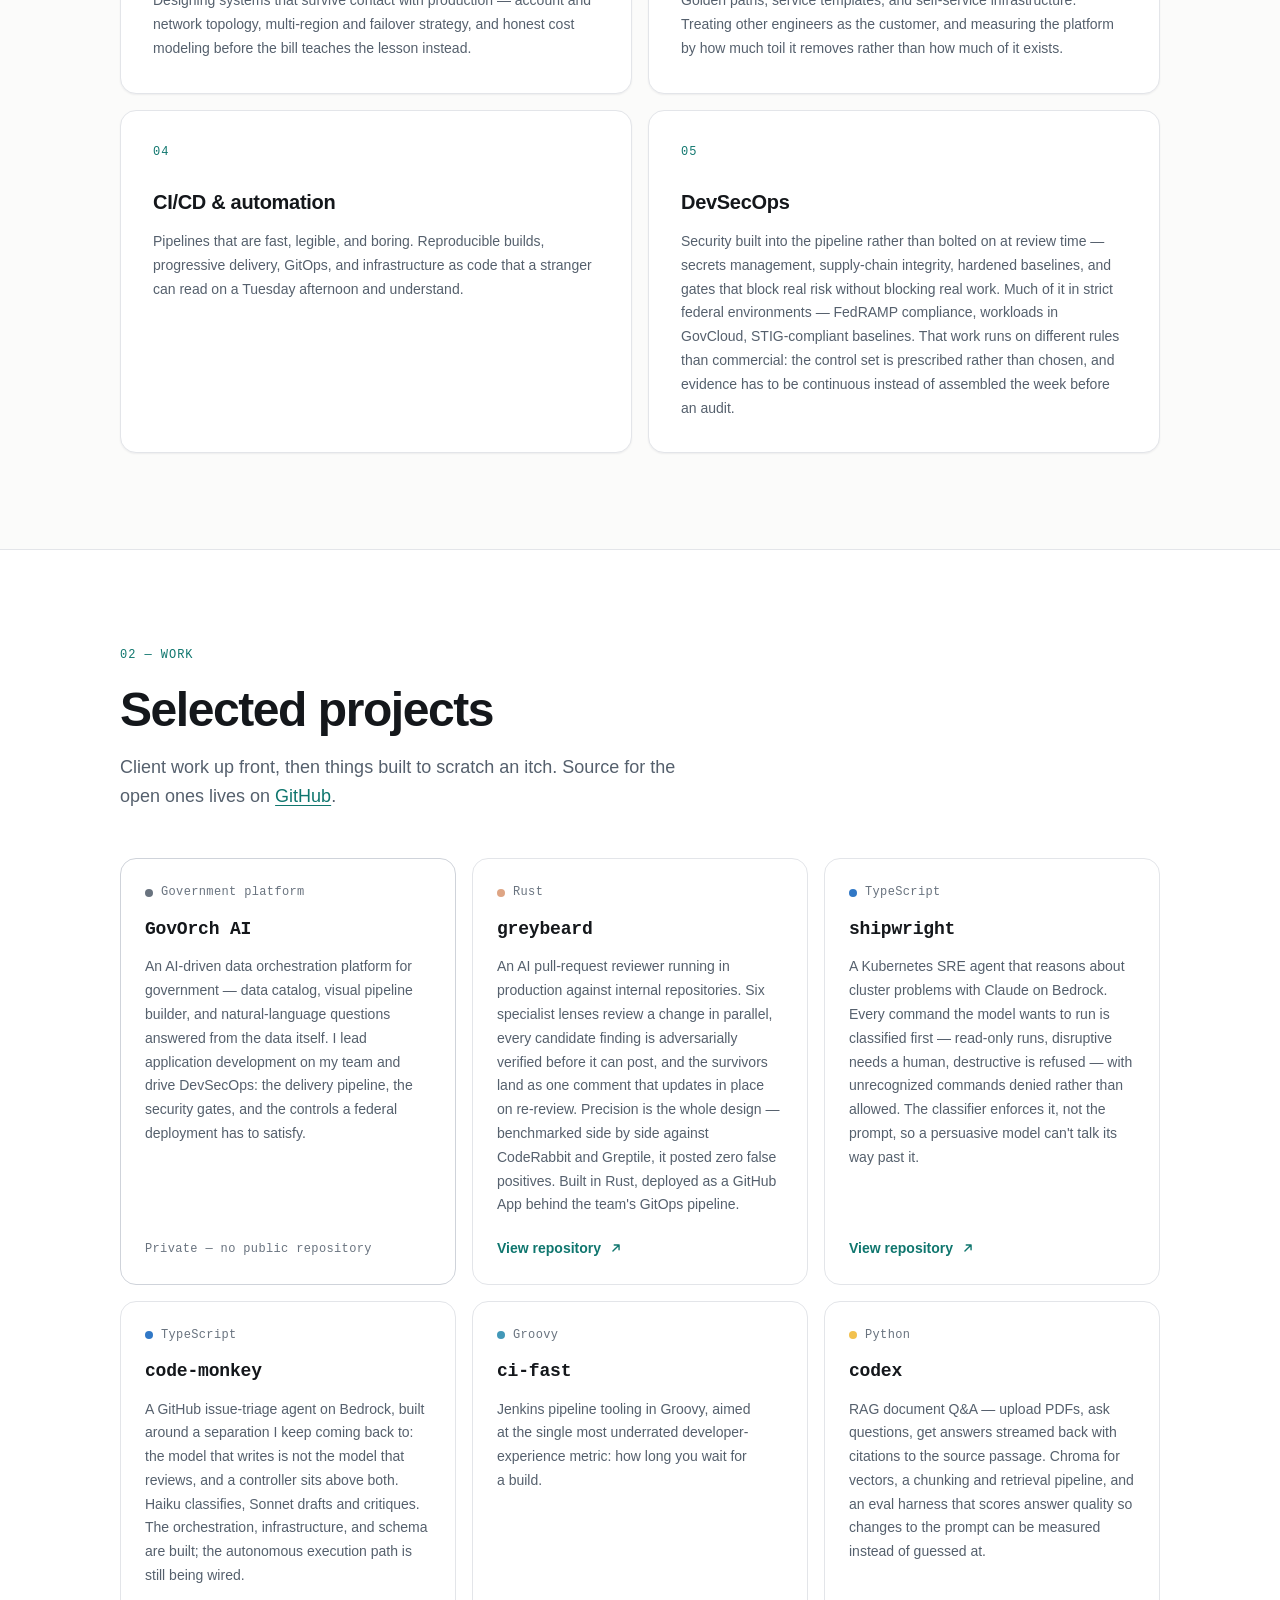
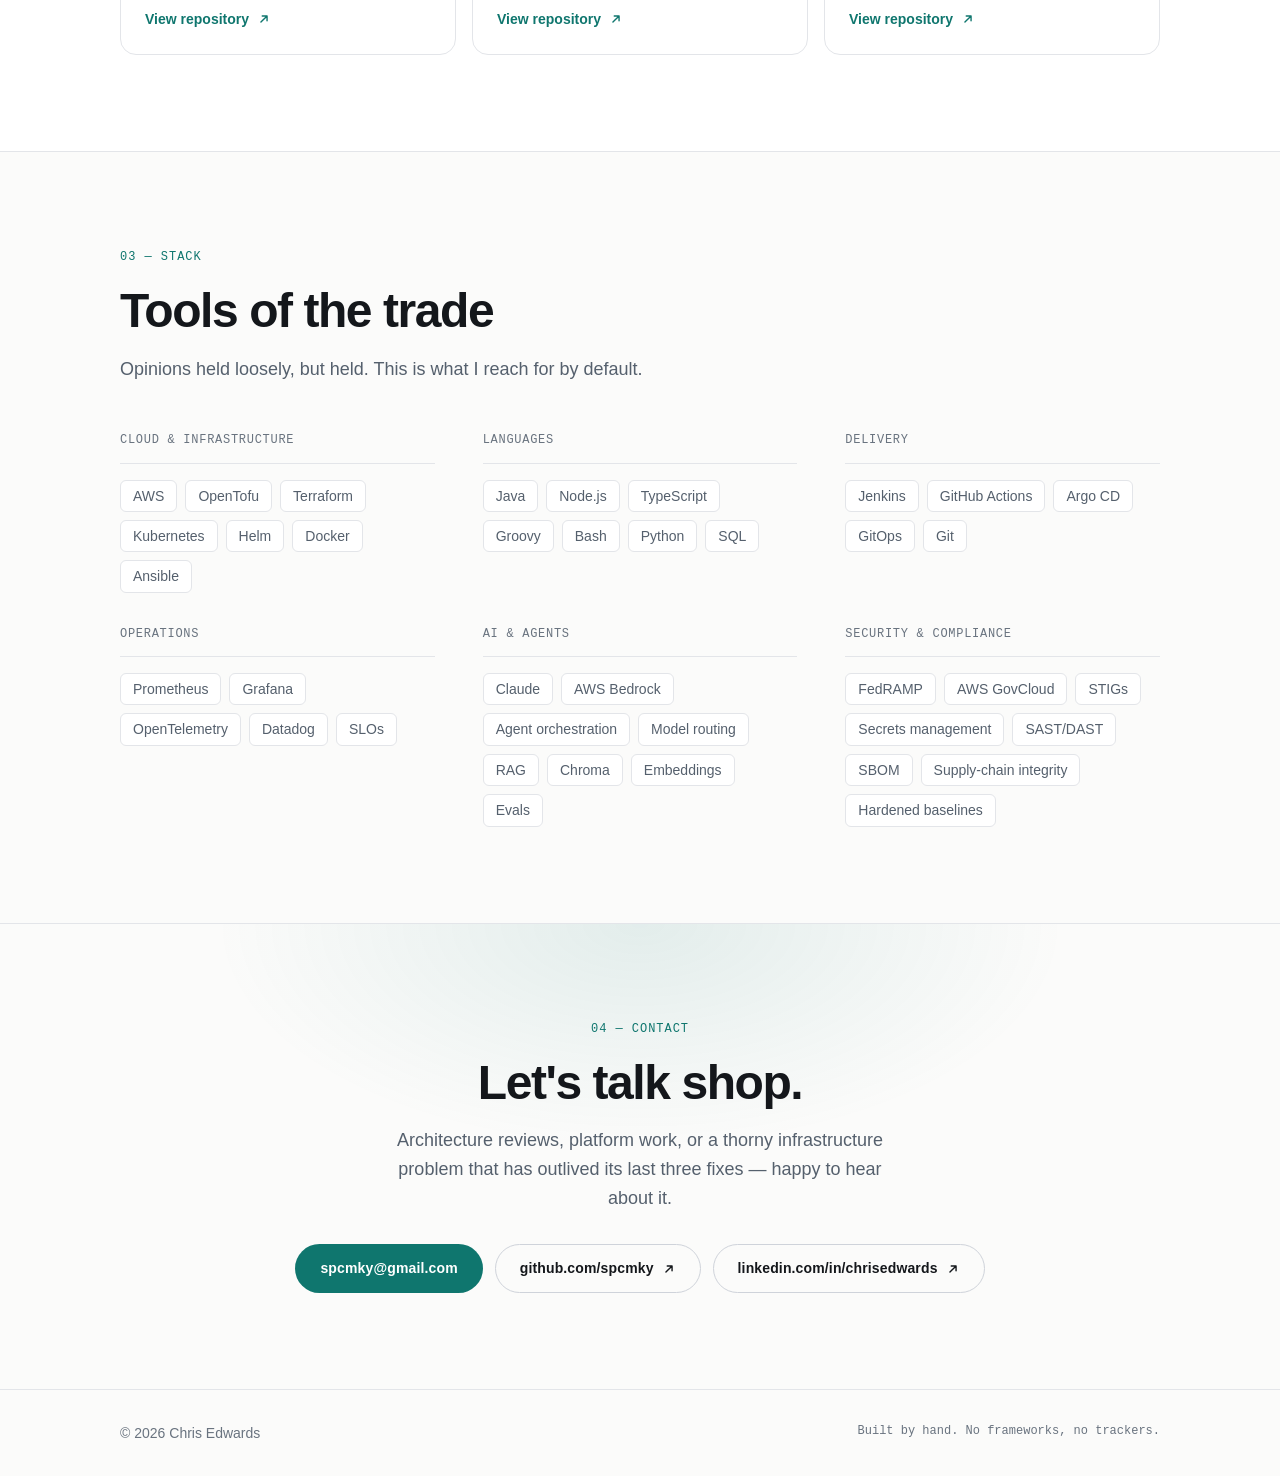
==== commit 675bf06a: "Link the greybeard card to its now-public repo" ====
--- a/index.html
+++ b/index.html
@@ -240,9 +240,9 @@
           </li>
 
           <li class="project reveal">
-            <div class="project__static">
+            <a class="project__link" href="https://github.com/spcmky/greybeard" rel="noopener" aria-labelledby="proj-greybeard">
               <span class="project__lang" data-lang="Rust">Rust</span>
-              <h3 class="project__title">greybeard</h3>
+              <h3 class="project__title" id="proj-greybeard">greybeard</h3>
               <p class="project__body">
                 An AI pull-request reviewer running in production against internal
                 repositories. Six specialist lenses review a change in parallel, every
@@ -252,8 +252,8 @@
                 Greptile, it posted zero false positives. Built in Rust, deployed as a
                 GitHub App behind the team's GitOps pipeline.
               </p>
-              <span class="project__note">Internal — no public repository</span>
-            </div>
+              <span class="project__cta">View repository<svg class="btn__arrow" viewBox="0 0 16 16" aria-hidden="true"><path d="M4.5 11.5 11.5 4.5M6 4.5h5.5V10"/></svg></span>
+            </a>
           </li>
 
           <li class="project reveal">
@@ -313,9 +313,6 @@
             </a>
           </li>
 
-
-          <!-- Empty cells that square off the last row. Seven projects leave one gap
-               at two columns and two at three, so the second only shows at three. -->
         </ul>
       </div>
     </section>
